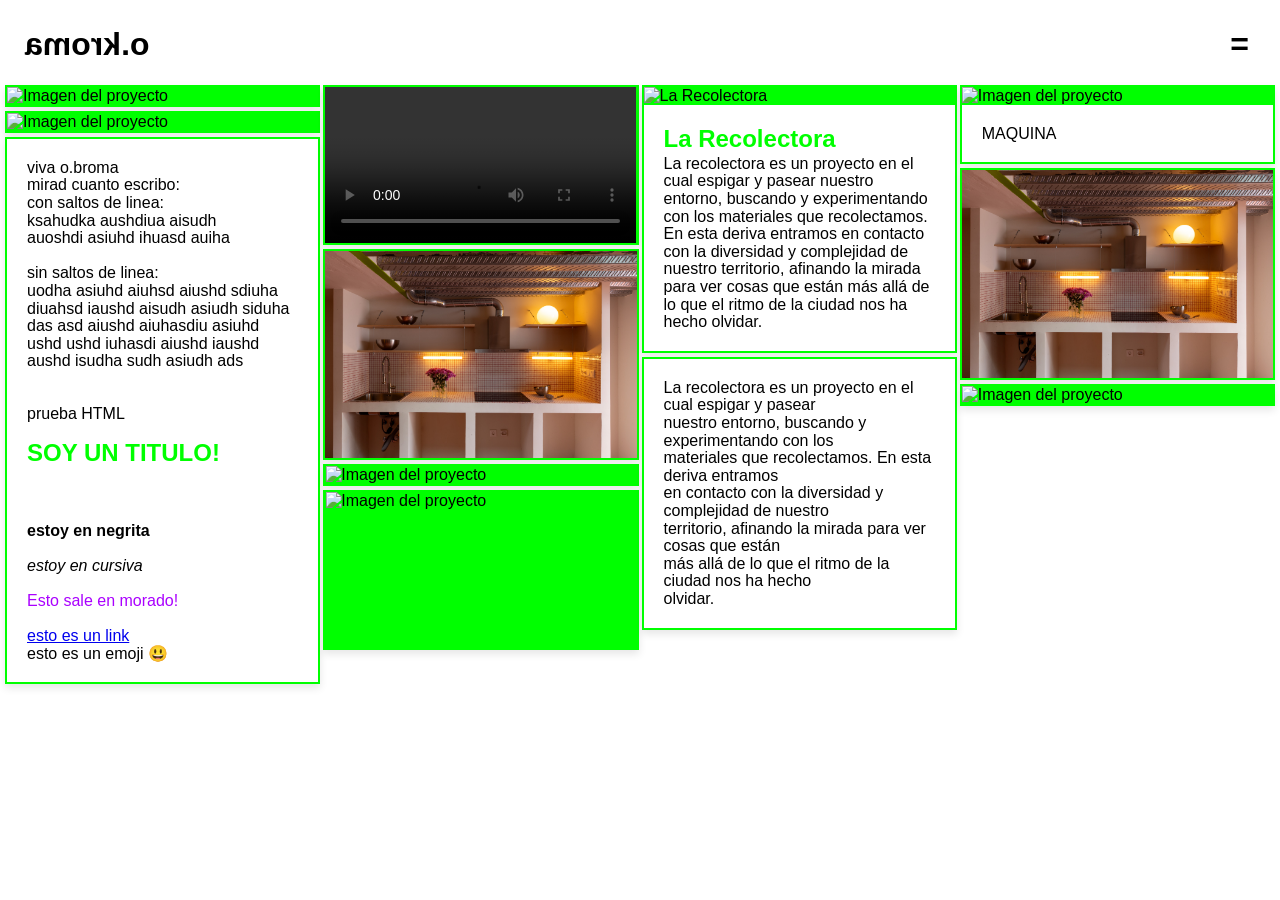
==== index.html @ 56b3ba7f "reunion 03_12_25" ====
<!DOCTYPE html>
<html lang="es">


  <head>

    <meta charset="UTF-8" />
    <meta name="viewport" content="width=device-width, initial-scale=1.0" />
    <title>o.kroma</title>
     <link rel="icon" href="assets\favicon.ico" type="image/x-icon">
    <style>
      * {
        box-sizing: border-box;
      }

      body {
        -webkit-tap-highlight-color: transparent;
        -webkit-touch-callout: none;
        -webkit-user-select: none;
        -moz-user-select: none;
        -ms-user-select: none;
        user-select: none;

        width: 100%;
        min-height: 100vh;
        background: #fff;
        margin: 0;
        padding: 5px;
        font-family: Arial, Helvetica, sans-serif;
      }

      header {
        position: sticky;
        display: flex;
        justify-content: space-between;
        align-items: center;

        margin: 0px;
        width: 100%;
        top: 0;
        left: 0px;
        background: linear-gradient(
          to bottom,
          rgba(255, 255, 255, 1),
          rgba(0, 255, 0, 0)
        );
        padding-left: 20px;
        padding-right: 20px;
        z-index: 10;
      }

      .header h1 {
        -moz-transform: scaleX(-1);
        -o-transform: scaleX(-1);
        -webkit-transform: scaleX(-1);
        transform: scaleX(-1);
        filter: FlipH;
        -ms-filter: "FlipH";
        color:#000;
        
      }

      .header button {
        background: transparent;
        border: none;
        font-weight: 900;
        font-family: Arial, Helvetica, sans-serif;
        font-size: 2em;
        right: 10px;
        -webkit-tap-highlight-color: transparent;
      }

      .header button:hover {
        cursor: pointer;
      }

      .post-grid {
        column-count: 5;
        column-gap: 3px;
        max-width: 100%;
        margin: 0 auto;
      }
      @media (max-width: 1600px) {
        .post-grid {
          column-count: 4;
        }
      }

      @media (max-width: 1200px) {
        .post-grid {
          column-count: 3;
        }
      }

      @media (max-width: 900px) {
        .post-grid {
          column-count: 2;
        }
      }

      @media (max-width: 600px) {
        .post-grid {
          column-count: 1;
        }
      }

      .post {
        border: 2px solid #0f0;
        
        background: #fff;
        overflow: hidden;
        box-shadow: 0 4px 8px rgba(0, 0, 0, 0.1);
        transition: all 0.3s ease;
        display: inline-block;
        width: 100%;
        margin-bottom: 0px;
        break-inside: avoid;
      }

      .post:hover {
        /*transform-origin: bottom;*/
        /*transform: perspective(900px) rotateX(10deg);*/
        /*transform: translateY(5px);*/
        transform: scale(0.95);
        box-shadow: 0 8px 16px rgba(0, 0, 0, 0.2);
      }

      .post-link {
        display: flex;
        flex-direction: column;
        height: 100%;
        text-decoration: none;
        color: inherit;
      }

      .post-media {
        width: 100%;
        position: relative;
        display: flex;
        align-items: center;
        justify-content: center;
        background: #0f0;
      }

      .post-media img,
      .post-media video {
        width: 100%;
        height: auto;
        display: block;
      }

      .post-text {
        padding: 20px;
        flex: 1;
        text-align: left;
        text-align-last: left;
        
      }

      .post-text h2 {
        margin: 0 0 2px 0;
        font-size: 1.5rem;
        color: #0f0;
        text-align: center;
      }

      .post-text p {
        margin: 0;
        line-height: 1.1;
        color: rgb(0, 0, 0);
        white-space: pre-line;
      }

      /* Carousel */
      .carousel {
        position: relative;
        width: 100%;
        overflow: hidden;
        transition: height 0.6s ease;
        background: #0f0;
      }

      .carousel-track {
        display: flex;
        align-items: flex-start;
        transition: transform 0.5s ease;
      }

      .carousel-slide {
        min-width: 100%;
        display: flex;
        align-items: flex-start;
        justify-content: center;
      }

      .carousel-slide img,
      .carousel-slide video {
        width: 100%;
        height: auto;
        display: block;
        top: 0;
      }

      .carousel-arrow {
        position: absolute;
        top: 50%;
        transform: translateY(-50%);
        background: rgba(0, 0, 0, 0);
        color: rgba(0, 0, 0, 0);
        border: none;
        width: 36px;
        height: 206px;
        border-radius: 50%;
        cursor: pointer;
        font-size: 50px;
        display: flex;
        align-items: center;
        justify-content: center;
        z-index: 7;
        transition: color 0.2s;
        -webkit-tap-highlight-color: transparent;
      }

      @media (max-width: 795px) {
        .carousel-arrow {
          color: rgba(255, 255, 255, 1);
        }
      }

      .carousel-arrow:hover {
        color: #0f0;
      }

      .carousel-arrow.prev {
        left: 10px;
      }

      .carousel-arrow.next {
        right: 10px;
      }

      /*.carousel-dots {
            position: absolute;
            bottom: 15px;
            left: 0;
            width: 100%;
            display: flex;
            justify-content: center;
            gap: 8px;
            z-index: 1;
        }

        .carousel-dot {
            width: 10px;
            height: 10px;
            border-radius: 50%;
            background: rgba(255, 255, 255, 0.5);
            cursor: pointer;
            transition: background 0.2s;
        }

        .carousel-dot.active {
            background: white;
        }*/

      /* Loading & Error */
      .message {
        text-align: center;
        padding: 40px 20px;
        font-size: 1.2rem;
      }

      .error {
        color: #d32f2f;
      }

      .fallback {
        padding: 40px 20px;
        text-align: center;
        color: #888;
        font-style: italic;
      }

      /* Hide elements */
      .hidden {
        display: none;
      }
    </style>

  </head>

  <body>



    <header class="header">
      <h1>o.kroma</h1>
      <button id="menu">=</button>
    </header>


    <!---<div id="loading" class="message">Cargando proyectos...</div>--->


    <div id="error" class="message error hidden"></div>

    
    <div class="post-grid" id="postGrid"></div>







    <script>
      // Configuración
      const CONFIG = {
        jsonPath: "/json/post.json",
        mediaBasePath: "/media",
        autoplayInterval: 3000,
        supportedImageFormats: [
          "jpg",
          "jpeg",
          "png",
          "gif",
          "webp",
          "svg",
          "bmp",
        ],
        supportedVideoFormats: ["mp4", "webm", "ogv", "mov"],
        supportedTextFormats: ["txt", "md"],
      };

      // Utilidades
      const Utils = {
        getFileExtension(filename) {
          return filename.split(".").pop().toLowerCase();
        },

        isImage(filename) {
          const ext = this.getFileExtension(filename);
          return CONFIG.supportedImageFormats.includes(ext);
        },

        isVideo(filename) {
          const ext = this.getFileExtension(filename);
          return CONFIG.supportedVideoFormats.includes(ext);
        },

        isText(filename) {
          const ext = this.getFileExtension(filename);
          return CONFIG.supportedTextFormats.includes(ext);
        },

        async fetchJSON(url) {
          const response = await fetch(url);
          if (!response.ok) throw new Error(`HTTP error: ${response.status}`);
          return response.json();
        },

        async fetchText(url) {
          const response = await fetch(url);
          if (!response.ok) throw new Error(`HTTP error: ${response.status}`);
          return response.text();
        },
      };

      // Clase para manejar los archivos de una carpeta
      class MediaFolder {
        constructor(folderPath) {
          this.folderPath = folderPath;
          this.files = [];
          this.images = [];
          this.videos = [];
          this.texts = [];
        }

        async loadFiles() {
          try {
            // Intentar cargar el índice de archivos
            const indexUrl = `${this.folderPath}/index.json`;
            const data = await Utils.fetchJSON(indexUrl);
            this.files = data.files || [];
          } catch (error) {
            console.warn(`No se encontró index.json en ${this.folderPath}`);
            this.files = [];
          }

          this.categorizeFiles();
          return this.files.length > 0;
        }

        categorizeFiles() {
          this.images = this.files.filter((f) => Utils.isImage(f));
          this.videos = this.files.filter((f) => Utils.isVideo(f));
          this.texts = this.files.filter((f) => Utils.isText(f));
        }

        getFullPath(filename) {
          return `${this.folderPath}/${filename}`;
        }

        async getTextContent() {
          if (this.texts.length === 0) return null;
          const textUrl = this.getFullPath(this.texts[0]);
          try {
            return await Utils.fetchText(textUrl);
          } catch (error) {
            console.error(`Error cargando texto: ${error.message}`);
            return null;
          }
        }

        getMediaFiles() {
          return [...this.images, ...this.videos];
        }
      }

      // Clase Post
      class Post {
        constructor(data, index) {
          this.id = `post-${index}`;
          this.title = data.title || null;
          this.folderPath = data.folder
            ? `${CONFIG.mediaBasePath}/${data.folder}`
            : null;
          this.link = data.link || null;
          this.background = data.background || null;
          this.autoplay = data.autoplay || false;
          this.mediaFolder = null;
        }

        async load() {
          if (!this.folderPath) return false;

          this.mediaFolder = new MediaFolder(this.folderPath);
          return await this.mediaFolder.loadFiles();
        }

        async render() {
          const post = document.createElement("div");
          post.className = "post";
          post.id = this.id;

          if (this.background) {
            post.style.backgroundColor = this.background;
          }

          const content = await this.createContent();

          if (this.link) {
            const linkWrapper = document.createElement("a");
            linkWrapper.href = this.link;
            linkWrapper.className = "post-link";
            //linkWrapper.target = '_blank'; abrir en nueva pestaña
            linkWrapper.rel = "noopener noreferrer";
            linkWrapper.appendChild(content);
            post.appendChild(linkWrapper);
          } else {
            post.appendChild(content);
          }

          return post;
        }

        async createContent() {
          const container = document.createElement("div");
          container.style.display = "flex";
          container.style.flexDirection = "column";
          container.style.height = "100%";

          if (!this.mediaFolder) {
            container.innerHTML =
              '<div class="fallback">No hay contenido disponible</div>';
            return container;
          }

          const mediaFiles = this.mediaFolder.getMediaFiles();

          // Crear sección de media
          if (mediaFiles.length > 0) {
            const mediaSection = await this.createMediaSection(mediaFiles);
            container.appendChild(mediaSection);
          }

          // Crear sección de texto
          const textContent = await this.mediaFolder.getTextContent();
          if (this.title || textContent) {
            const title = this.title;
            const textSection = this.createTextSection(title, textContent);
            container.appendChild(textSection);
          }

          return container;
        }

        async createMediaSection(mediaFiles) {
          const mediaDiv = document.createElement("div");
          mediaDiv.className = "post-media";

          if (mediaFiles.length === 1) {
            // Un solo archivo
            mediaDiv.appendChild(this.createMediaElement(mediaFiles[0]));
          } else if (mediaFiles.length > 1) {
            // Carousel
            const carousel = this.createCarousel(mediaFiles);
            mediaDiv.appendChild(carousel);
          }

          return mediaDiv;
        }

        createMediaElement(filename) {
          const fullPath = this.mediaFolder.getFullPath(filename);

          if (Utils.isImage(filename)) {
            const img = document.createElement("img");
            img.src = fullPath;
            img.alt = this.title || "Imagen del proyecto";
            img.loading = "lazy";
            return img;
          } else if (Utils.isVideo(filename)) {
            const video = document.createElement("video");
            video.controls = true;
            video.preload = "metadata";
            const source = document.createElement("source");
            source.src = fullPath;
            source.type = `video/${Utils.getFileExtension(filename)}`;
            video.appendChild(source);
            return video;
          }
        }

        createCarousel(mediaFiles) {
          const carousel = document.createElement("div");
          carousel.className = "carousel";
          carousel.dataset.postId = this.id;

          const track = document.createElement("div");
          track.className = "carousel-track";

          mediaFiles.forEach((file) => {
            const slide = document.createElement("div");
            slide.className = "carousel-slide";
            slide.appendChild(this.createMediaElement(file));
            track.appendChild(slide);
          });

          carousel.appendChild(track);

          // Controles
          const prevBtn = document.createElement("button");
          prevBtn.className = "carousel-arrow prev";
          prevBtn.innerHTML = "‹";
          prevBtn.setAttribute("aria-label", "Anterior");

          const nextBtn = document.createElement("button");
          nextBtn.className = "carousel-arrow next";
          nextBtn.innerHTML = "›";
          nextBtn.setAttribute("aria-label", "Siguiente");

          carousel.appendChild(prevBtn);
          carousel.appendChild(nextBtn);

          // Dots
          /*
                const dotsContainer = document.createElement('div');
                dotsContainer.className = 'carousel-dots';

                mediaFiles.forEach((_, index) => {
                    const dot = document.createElement('div');
                    dot.className = 'carousel-dot';
                    if (index === 0) dot.classList.add('active');
                    dot.dataset.index = index;
                    dotsContainer.appendChild(dot);
                });

                carousel.appendChild(dotsContainer);*/

          // Inicializar comportamiento del carousel después de renderizar
          setTimeout(() => this.initCarousel(carousel), 0);

          return carousel;
        }

        initCarousel(carousel) {
          const track = carousel.querySelector(".carousel-track");
          const slides = Array.from(
            carousel.querySelectorAll(".carousel-slide")
          );
          const prevBtn = carousel.querySelector(".prev");
          const nextBtn = carousel.querySelector(".next");
          const dots = carousel.querySelectorAll(".carousel-dot");

          if (slides.length === 0) return;

          let currentIndex = 0;
          let autoplayTimer = null;
          let isTransitioning = false;

          // Clonar primera y última slide para el efecto infinito
          const firstClone = slides[0].cloneNode(true);
          const lastClone = slides[slides.length - 1].cloneNode(true);

          track.appendChild(firstClone);
          track.insertBefore(lastClone, slides[0]);

          const allSlides = track.querySelectorAll(".carousel-slide");
          const totalSlides = allSlides.length;

          // Empezar en la primera slide real (índice 1 porque hay un clon antes)
          currentIndex = 1;
          track.style.transform = `translateX(-${currentIndex * 100}%)`;

          // Ajustar altura del carrusel según la imagen actual
          const adjustCarouselHeight = () => {
            if (currentIndex < 0 || currentIndex >= allSlides.length) return;

            const currentSlide = allSlides[currentIndex];
            const media = currentSlide.querySelector("img, video");

            if (media) {
              const updateHeight = () => {
                // Esperar un momento para que la imagen se renderice completamente
                requestAnimationFrame(() => {
                  const mediaHeight = media.offsetHeight;
                  if (mediaHeight > 0) {
                    carousel.style.height = mediaHeight + "px";
                  }
                });
              };

              if (media.tagName === "IMG") {
                if (media.complete && media.naturalWidth > 0) {
                  updateHeight();
                } else {
                  media.onload = updateHeight;
                }
              } else {
                // Para videos, esperar a que los metadatos carguen
                if (media.readyState >= 1) {
                  updateHeight();
                } else {
                  media.onloadedmetadata = updateHeight;
                }
              }
            }
          };

          const updateCarousel = (newIndex, instant = false) => {
            if (instant) {
              track.style.transition = "none";
              currentIndex = newIndex;
              track.style.transform = `translateX(-${currentIndex * 100}%)`;

              // Forzar reflow
              track.offsetHeight;

              track.style.transition = "transform 0.5s ease";
            } else {
              if (isTransitioning) return;
              isTransitioning = true;

              currentIndex = newIndex;
              track.style.transform = `translateX(-${currentIndex * 100}%)`;
            }

            // Actualizar dots (solo para las slides reales)
            const realIndex = currentIndex - 1;
            dots.forEach((dot, i) => {
              dot.classList.toggle("active", i === realIndex % slides.length);
            });

            adjustCarouselHeight();
          };

          track.addEventListener("transitionend", () => {
            isTransitioning = false;

            // Si estamos en el clon de la última (al principio del track)
            if (currentIndex === 0) {
              updateCarousel(slides.length, true);
            }
            // Si estamos en el clon de la primera (al final del track)
            else if (currentIndex === totalSlides - 1) {
              updateCarousel(1, true);
            }
          });

          const next = () => {
            if (!isTransitioning) {
              updateCarousel(currentIndex + 1);
            }
          };

          const prev = () => {
            if (!isTransitioning) {
              updateCarousel(currentIndex - 1);
            }
          };

          prevBtn.addEventListener("click", (e) => {
            e.preventDefault();
            prev();
            resetAutoplay();
          });

          nextBtn.addEventListener("click", (e) => {
            e.preventDefault();
            next();
            resetAutoplay();
          });

          dots.forEach((dot, index) => {
            dot.addEventListener("click", (e) => {
              e.preventDefault();
              if (!isTransitioning) {
                updateCarousel(index + 1);
                resetAutoplay();
              }
            });
          });

          const startAutoplay = () => {
            if (this.autoplay && slides.length > 1) {
              autoplayTimer = setInterval(next, CONFIG.autoplayInterval);
            }
          };

          const resetAutoplay = () => {
            if (autoplayTimer) {
              clearInterval(autoplayTimer);
              startAutoplay();
            }
          };

          // Ajustar altura inicial
          setTimeout(adjustCarouselHeight, 100);

          // Reajustar altura cuando cambie el tamaño de la ventana
          window.addEventListener("resize", adjustCarouselHeight);

          startAutoplay();
        }

        createTextSection(title, textContent) {
          const textDiv = document.createElement("div");
          textDiv.className = "post-text";

          if (title) {
            const titleEl = document.createElement("h2");
            titleEl.textContent = this.title;
            textDiv.appendChild(titleEl);
          }

          if (textContent) {
            const textEl = document.createElement("p");
            textEl.innerHTML = textContent;
            textDiv.appendChild(textEl);
          }

          return textDiv;
        }
      }

      // Clase principal de la aplicación
      class PortfolioApp {
        constructor() {
          this.posts = [];
          //this.loadingEl = document.getElementById('loading');
          this.errorEl = document.getElementById("error");
          this.gridEl = document.getElementById("postGrid");
        }

        showError(message) {
          //this.loadingEl.classList.add('hidden');
          this.errorEl.textContent = `Error: ${message}`;
          this.errorEl.classList.remove("hidden");
        }

        /*hideLoading() {
                this.loadingEl.classList.add('hidden');
            }*/

        async init() {
          try {
            const data = await Utils.fetchJSON(CONFIG.jsonPath);

            if (!data.post || !Array.isArray(data.post)) {
              throw new Error("Formato de JSON inválido");
            }

            this.posts = data.post.map(
              (postData, index) => new Post(postData, index)
            );

            await this.loadAndRenderPosts();
            //this.hideLoading();
          } catch (error) {
            this.showError(error.message);
            console.error("Error inicializando la aplicación:", error);
          }
        }

        async loadAndRenderPosts() {
          for (const post of this.posts) {
            await post.load();
            const postElement = await post.render();
            this.gridEl.appendChild(postElement);
          }
        }
      }

      // Inicializar la aplicación
      document.addEventListener("DOMContentLoaded", () => {
        const app = new PortfolioApp();
        app.init();
      });
    </script>
  </body>


</html>
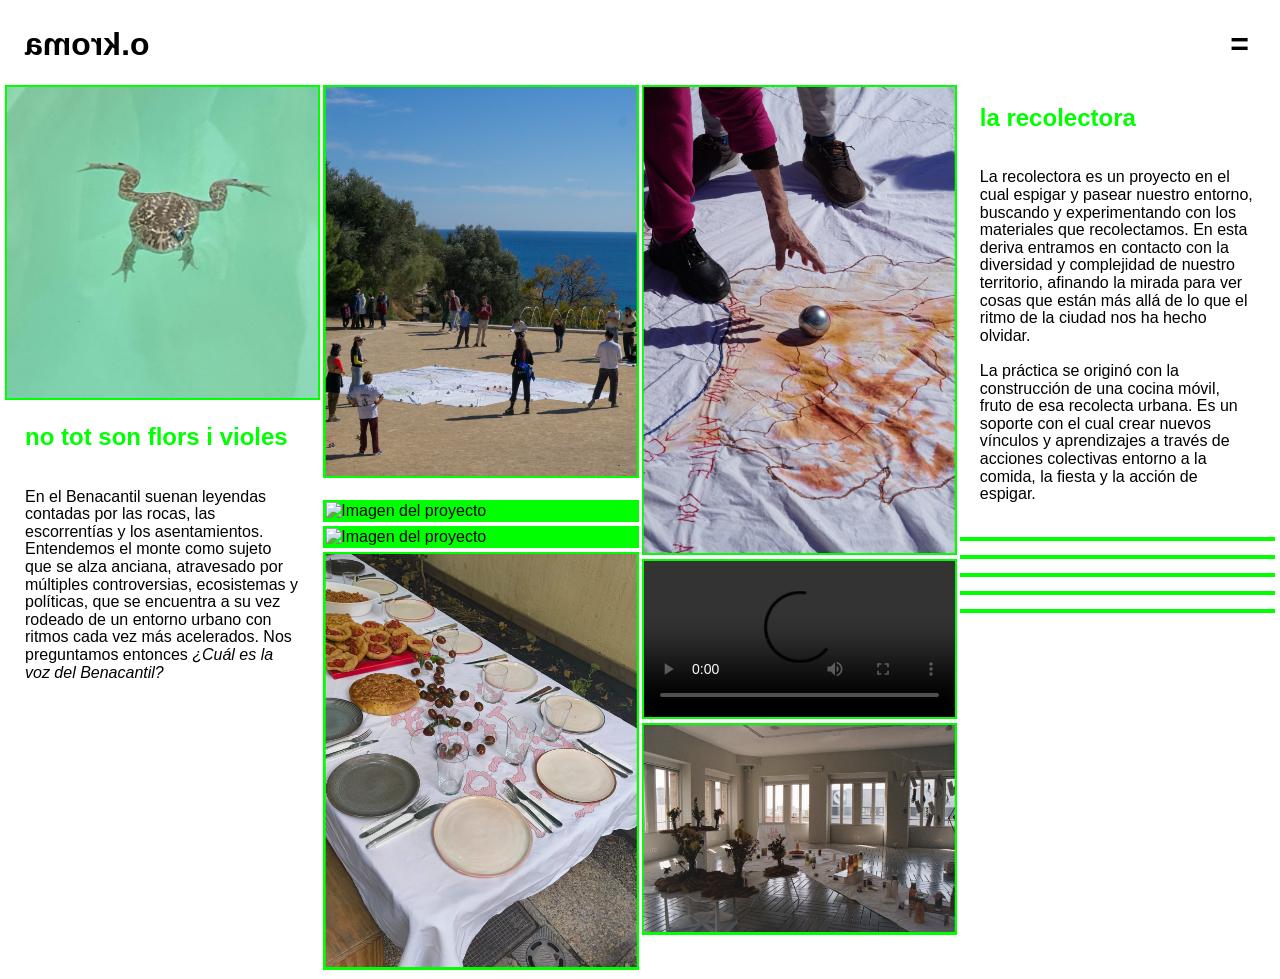
==== commit 7d7a2efe: "reunion 10_12_25 first content update" ====
--- a/index.html
+++ b/index.html
@@ -1,16 +1,14 @@
 <!DOCTYPE html>
 <html lang="es">
-
-
   <head>
-
     <meta charset="UTF-8" />
     <meta name="viewport" content="width=device-width, initial-scale=1.0" />
     <title>o.kroma</title>
-     <link rel="icon" href="assets\favicon.ico" type="image/x-icon">
+    <link rel="icon" href="assets\favicon.ico" type="image/x-icon" />
     <style>
       * {
         box-sizing: border-box;
+        accent-color: rgb(0, 255, 0);
       }
 
       body {
@@ -56,8 +54,7 @@
         transform: scaleX(-1);
         filter: FlipH;
         -ms-filter: "FlipH";
-        color:#000;
-        
+        color: #000;
       }
 
       .header button {
@@ -74,6 +71,23 @@
         cursor: pointer;
       }
 
+      .header a:link {
+        text-decoration: none;
+        color: #000;
+      }
+      .header a:visited {
+        text-decoration: none;
+        color: #000;
+      }
+      .header a:hover {
+        text-decoration: none;
+        color: #0f0;
+      }
+      .header a:active {
+        text-decoration: none;
+        color: #000;
+      }
+
       .post-grid {
         column-count: 5;
         column-gap: 3px;
@@ -105,11 +119,11 @@
       }
 
       .post {
-        border: 2px solid #0f0;
-        
+        /*border: 2px solid #0f0;*/
+
         background: #fff;
         overflow: hidden;
-        box-shadow: 0 4px 8px rgba(0, 0, 0, 0.1);
+        /*box-shadow: 0 4px 8px rgba(0, 0, 0, 0.1);*/
         transition: all 0.3s ease;
         display: inline-block;
         width: 100%;
@@ -147,6 +161,13 @@
         width: 100%;
         height: auto;
         display: block;
+        border: 2px solid #0f0;
+      }
+
+      .post-media audio {
+        width: 100%;
+        height: 100%;
+        display: block;
       }
 
       .post-text {
@@ -154,7 +175,6 @@
         flex: 1;
         text-align: left;
         text-align-last: left;
-        
       }
 
       .post-text h2 {
@@ -199,6 +219,11 @@
         height: auto;
         display: block;
         top: 0;
+      }
+
+      .carousel-slide audio {
+        width: 100%;
+        display: block;
       }
 
       .carousel-arrow {
@@ -286,32 +311,19 @@
         display: none;
       }
     </style>
-
   </head>
 
   <body>
-
-
-
     <header class="header">
       <h1>o.kroma</h1>
-      <button id="menu">=</button>
+      <button id="menu"><a id="menu-link" href="About/index.html">=</a></button>
     </header>
 
-
     <!---<div id="loading" class="message">Cargando proyectos...</div>--->
 
-
     <div id="error" class="message error hidden"></div>
 
-    
     <div class="post-grid" id="postGrid"></div>
-
-
-
-
-
-
 
     <script>
       // Configuración
@@ -329,6 +341,7 @@
           "bmp",
         ],
         supportedVideoFormats: ["mp4", "webm", "ogv", "mov"],
+        supportedAudioFormats: ["mp3", "wav", "ogg", "m4a", "aac", "flac"],
         supportedTextFormats: ["txt", "md"],
       };
 
@@ -346,6 +359,11 @@
         isVideo(filename) {
           const ext = this.getFileExtension(filename);
           return CONFIG.supportedVideoFormats.includes(ext);
+        },
+
+        isAudio(filename) {
+          const ext = this.getFileExtension(filename);
+          return CONFIG.supportedAudioFormats.includes(ext);
         },
 
         isText(filename) {
@@ -373,6 +391,7 @@
           this.files = [];
           this.images = [];
           this.videos = [];
+          this.audios = [];
           this.texts = [];
         }
 
@@ -394,6 +413,7 @@
         categorizeFiles() {
           this.images = this.files.filter((f) => Utils.isImage(f));
           this.videos = this.files.filter((f) => Utils.isVideo(f));
+          this.audios = this.files.filter((f) => Utils.isAudio(f));
           this.texts = this.files.filter((f) => Utils.isText(f));
         }
 
@@ -413,7 +433,7 @@
         }
 
         getMediaFiles() {
-          return [...this.images, ...this.videos];
+          return [...this.images, ...this.videos, ...this.audios];
         }
       }
 
@@ -529,6 +549,15 @@
             source.type = `video/${Utils.getFileExtension(filename)}`;
             video.appendChild(source);
             return video;
+          } else if (Utils.isAudio(filename)) {
+            const audio = document.createElement("audio");
+            audio.controls = true;
+            audio.preload = "metadata";
+            const source = document.createElement("source");
+            source.src = fullPath;
+            source.type = `audio/${Utils.getFileExtension(filename)}`;
+            audio.appendChild(source);
+            return audio;
           }
         }
 
@@ -618,7 +647,7 @@
             if (currentIndex < 0 || currentIndex >= allSlides.length) return;
 
             const currentSlide = allSlides[currentIndex];
-            const media = currentSlide.querySelector("img, video");
+            const media = currentSlide.querySelector("img, video, audio");
 
             if (media) {
               const updateHeight = () => {
@@ -637,13 +666,16 @@
                 } else {
                   media.onload = updateHeight;
                 }
-              } else {
+              } else if (media.tagName === "VIDEO") {
                 // Para videos, esperar a que los metadatos carguen
                 if (media.readyState >= 1) {
                   updateHeight();
                 } else {
                   media.onloadedmetadata = updateHeight;
                 }
+              } else if (media.tagName === "AUDIO") {
+                // Para audio, usar altura fija o esperar a que cargue
+                updateHeight();
               }
             }
           };
@@ -748,12 +780,13 @@
           const textDiv = document.createElement("div");
           textDiv.className = "post-text";
 
+          /*
           if (title) {
             const titleEl = document.createElement("h2");
             titleEl.textContent = this.title;
             textDiv.appendChild(titleEl);
           }
-
+*/
           if (textContent) {
             const textEl = document.createElement("p");
             textEl.innerHTML = textContent;
@@ -819,6 +852,4 @@
       });
     </script>
   </body>
-
-
 </html>
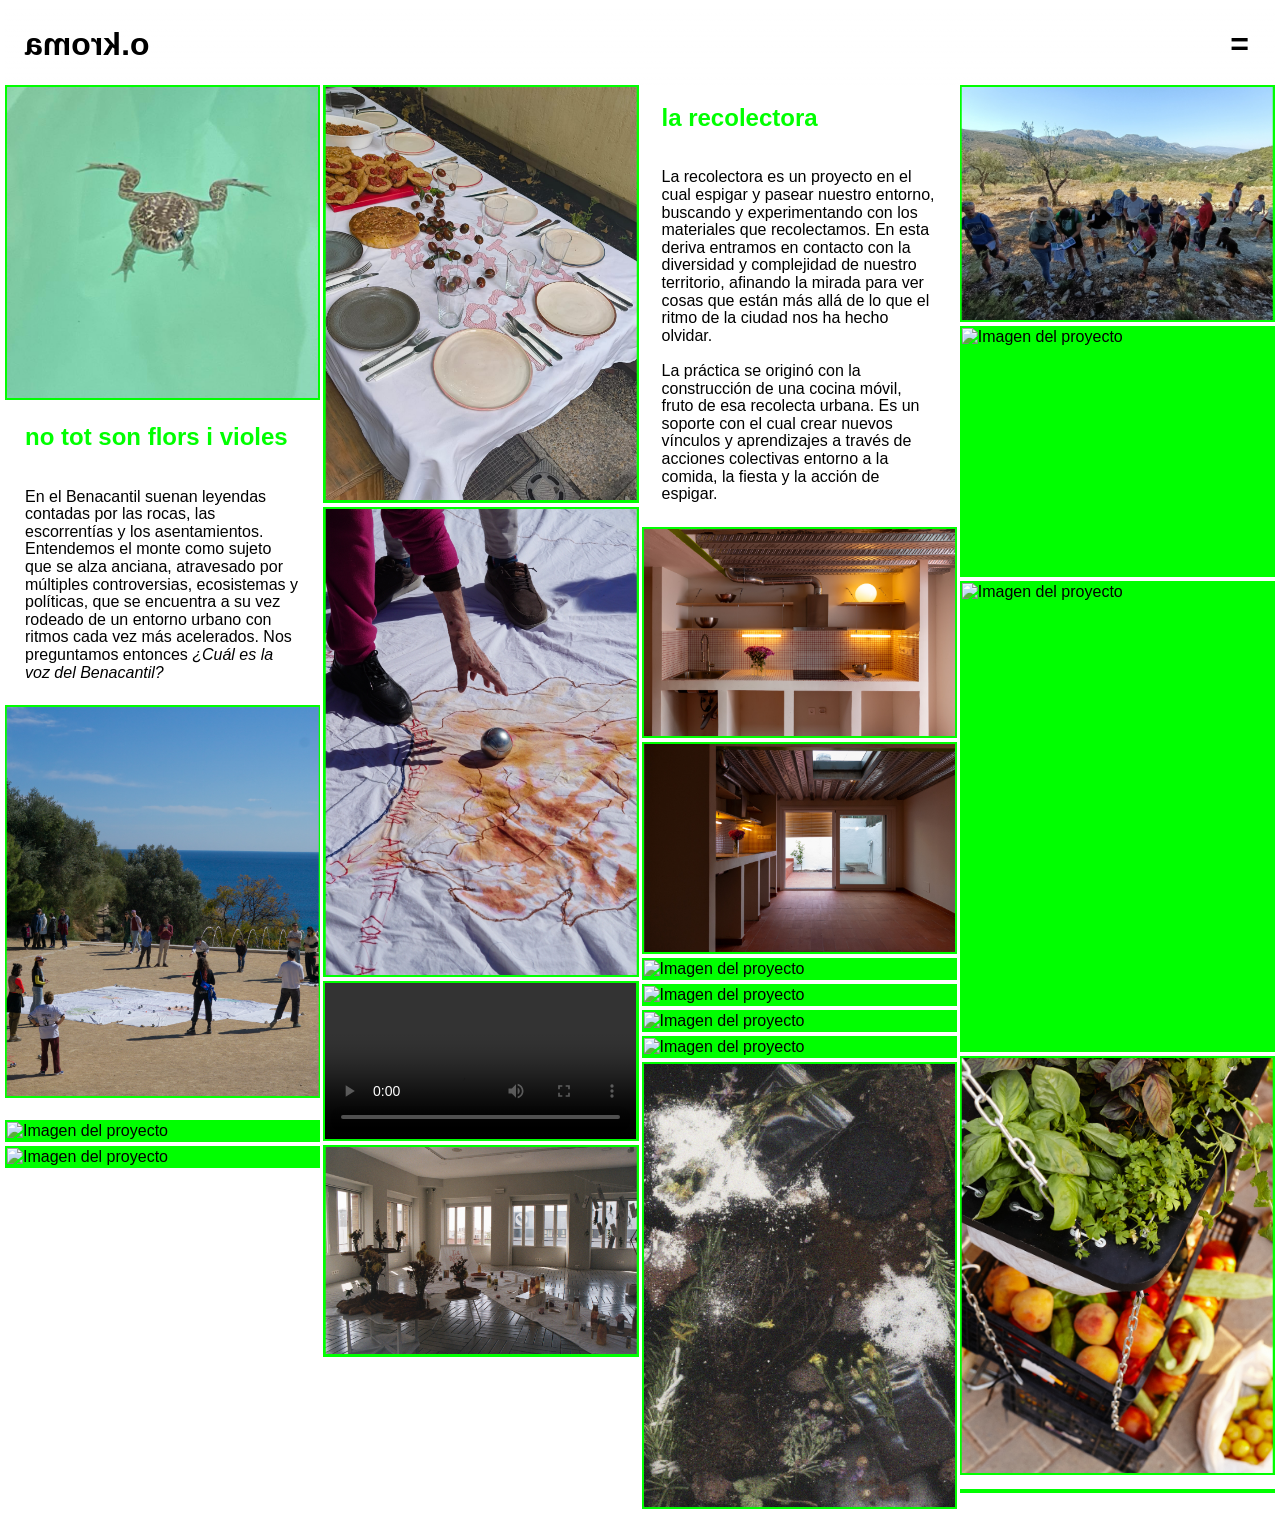
==== commit 9edbbee3: "fixed link bug" ====
--- a/index.html
+++ b/index.html
@@ -316,7 +316,7 @@
   <body>
     <header class="header">
       <h1>o.kroma</h1>
-      <button id="menu"><a id="menu-link" href="About/index.html">=</a></button>
+      <button id="menu"><a id="menu-link" href="About">=</a></button>
     </header>
 
     <!---<div id="loading" class="message">Cargando proyectos...</div>--->
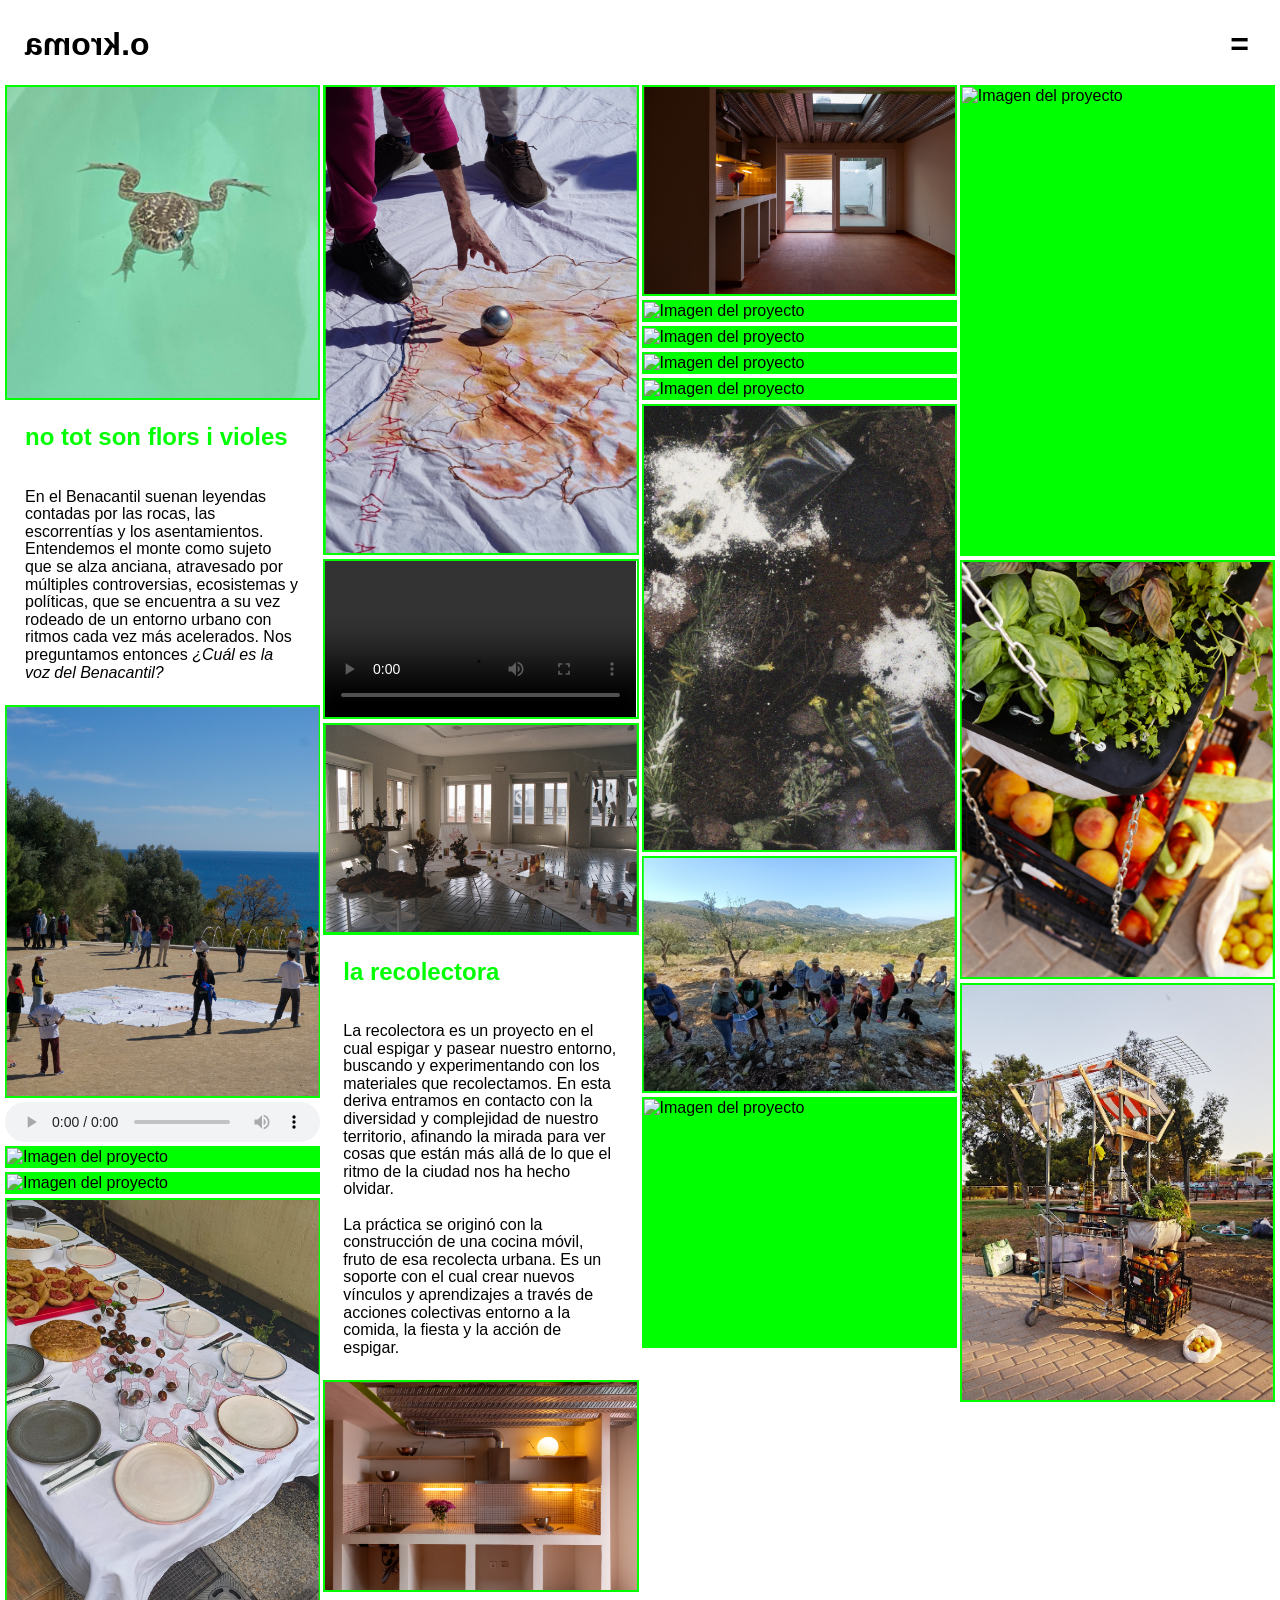
==== commit 4fafa615: "fixed audio bug" ====
--- a/index.html
+++ b/index.html
@@ -153,7 +153,7 @@
         display: flex;
         align-items: center;
         justify-content: center;
-        background: #0f0;
+        background: #00000000;
       }
 
       .post-media img,
@@ -168,6 +168,9 @@
         width: 100%;
         height: 100%;
         display: block;
+        min-height: 40px;
+        accent-color: #0f0;
+        color: #0f0;
       }
 
       .post-text {
@@ -224,6 +227,7 @@
       .carousel-slide audio {
         width: 100%;
         display: block;
+        min-height: 40px;
       }
 
       .carousel-arrow {
@@ -553,6 +557,9 @@
             const audio = document.createElement("audio");
             audio.controls = true;
             audio.preload = "metadata";
+            audio.controlsList = "nodownload";
+            audio.style.width = "100%";
+            audio.style.minHeight = "40px";
             const source = document.createElement("source");
             source.src = fullPath;
             source.type = `audio/${Utils.getFileExtension(filename)}`;
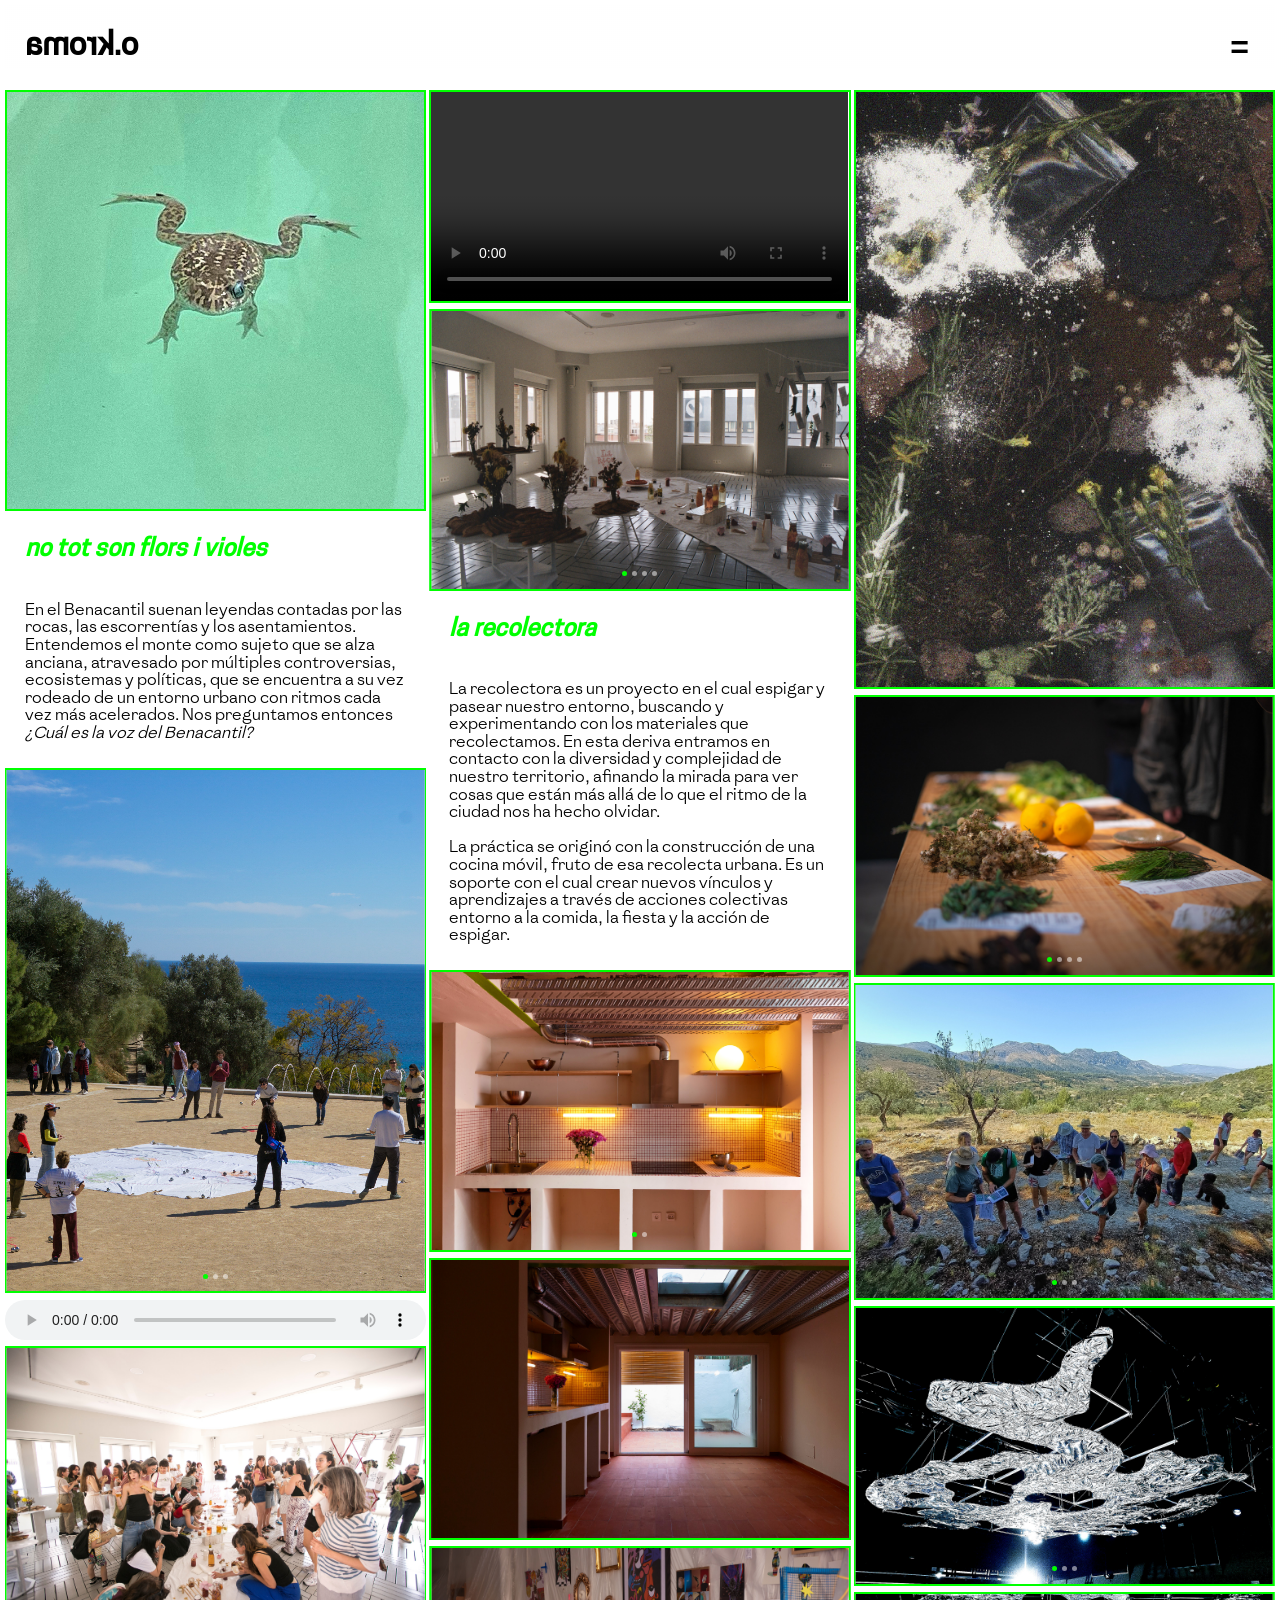
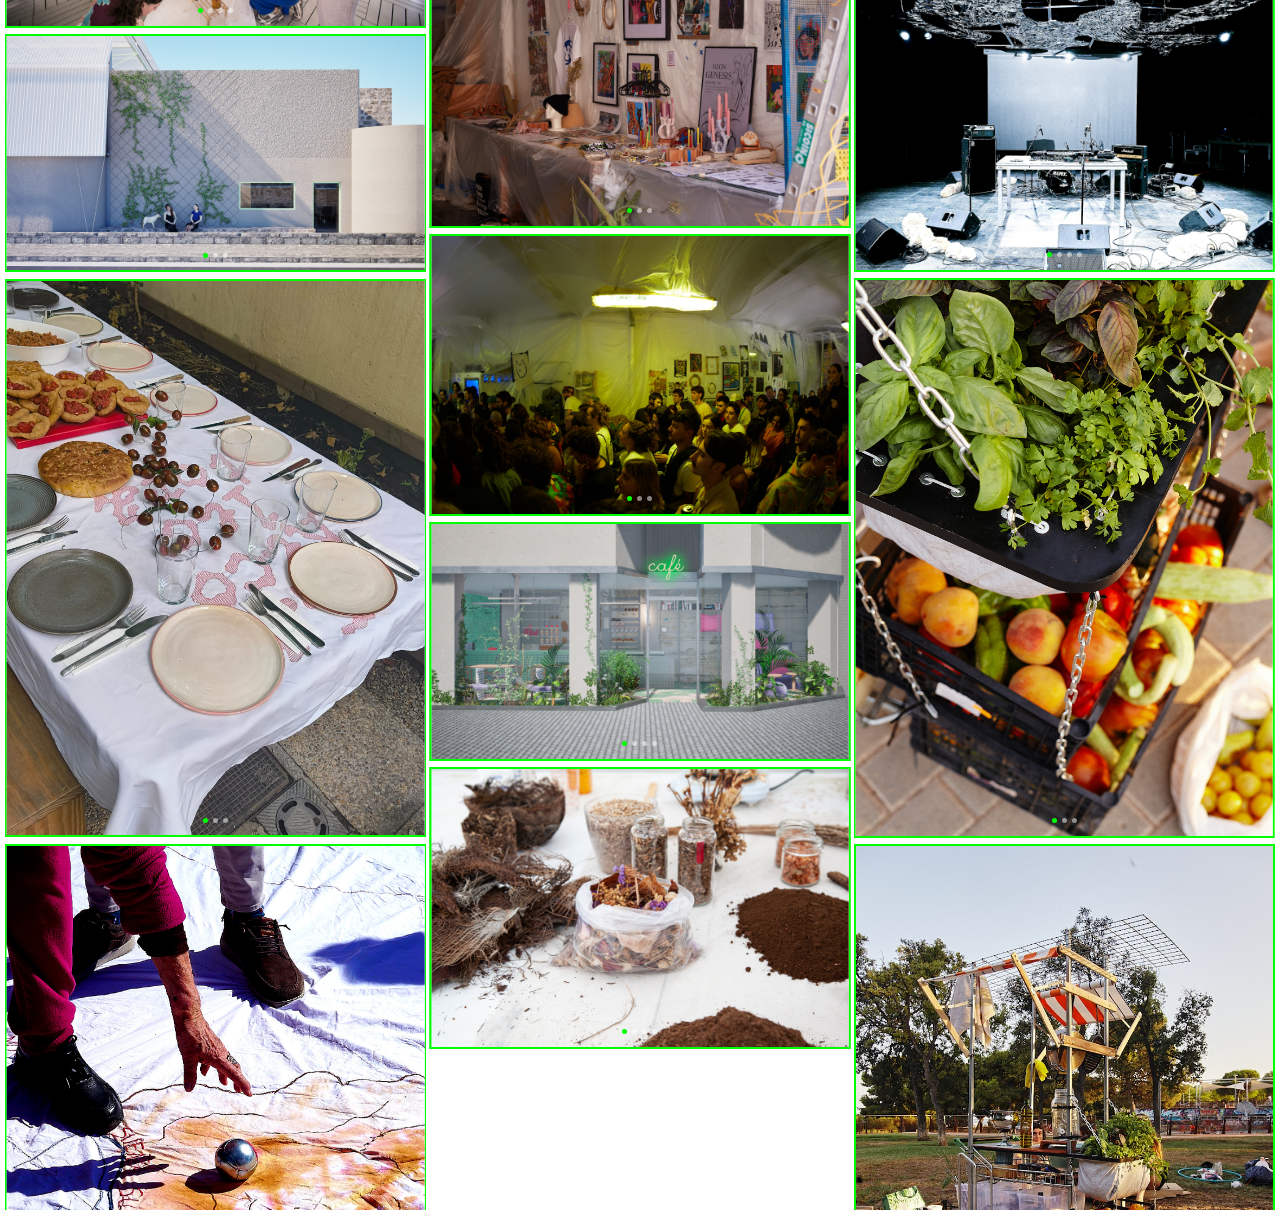
==== commit a9899d76: "Update low-quality photos and new posts" ====
--- a/index.html
+++ b/index.html
@@ -5,110 +5,35 @@
     <meta name="viewport" content="width=device-width, initial-scale=1.0" />
     <title>o.kroma</title>
     <link rel="icon" href="assets\favicon.ico" type="image/x-icon" />
+    <link rel="stylesheet" href="css/style.css" />
+    <link rel="stylesheet" href="css/header.css" />
     <style>
-      * {
-        box-sizing: border-box;
-        accent-color: rgb(0, 255, 0);
-      }
-
-      body {
-        -webkit-tap-highlight-color: transparent;
-        -webkit-touch-callout: none;
-        -webkit-user-select: none;
-        -moz-user-select: none;
-        -ms-user-select: none;
-        user-select: none;
-
-        width: 100%;
-        min-height: 100vh;
-        background: #fff;
-        margin: 0;
-        padding: 5px;
-        font-family: Arial, Helvetica, sans-serif;
-      }
-
-      header {
-        position: sticky;
-        display: flex;
-        justify-content: space-between;
-        align-items: center;
-
-        margin: 0px;
-        width: 100%;
-        top: 0;
-        left: 0px;
-        background: linear-gradient(
-          to bottom,
-          rgba(255, 255, 255, 1),
-          rgba(0, 255, 0, 0)
-        );
-        padding-left: 20px;
-        padding-right: 20px;
-        z-index: 10;
-      }
-
-      .header h1 {
-        -moz-transform: scaleX(-1);
-        -o-transform: scaleX(-1);
-        -webkit-transform: scaleX(-1);
-        transform: scaleX(-1);
-        filter: FlipH;
-        -ms-filter: "FlipH";
-        color: #000;
-      }
-
-      .header button {
-        background: transparent;
-        border: none;
-        font-weight: 900;
-        font-family: Arial, Helvetica, sans-serif;
-        font-size: 2em;
-        right: 10px;
-        -webkit-tap-highlight-color: transparent;
-      }
-
-      .header button:hover {
-        cursor: pointer;
-      }
-
-      .header a:link {
-        text-decoration: none;
-        color: #000;
-      }
-      .header a:visited {
-        text-decoration: none;
-        color: #000;
-      }
-      .header a:hover {
-        text-decoration: none;
-        color: #0f0;
-      }
-      .header a:active {
-        text-decoration: none;
-        color: #000;
-      }
+
+
+
 
       .post-grid {
-        column-count: 5;
+        
+        column-count: 4;
         column-gap: 3px;
         max-width: 100%;
         margin: 0 auto;
       }
       @media (max-width: 1600px) {
         .post-grid {
-          column-count: 4;
+          column-count: 3;
         }
       }
 
       @media (max-width: 1200px) {
         .post-grid {
-          column-count: 3;
-        }
-      }
-
-      @media (max-width: 900px) {
+          column-count: 2;
+        }
+      }
+
+      @media (max-width: 800px) {
         .post-grid {
-          column-count: 2;
+          column-count: 1;
         }
       }
 
@@ -136,7 +61,7 @@
         /*transform: perspective(900px) rotateX(10deg);*/
         /*transform: translateY(5px);*/
         transform: scale(0.95);
-        box-shadow: 0 8px 16px rgba(0, 0, 0, 0.2);
+        /*box-shadow: 0 8px 16px rgba(0, 0, 0, 0.2);*/
       }
 
       .post-link {
@@ -200,7 +125,7 @@
         width: 100%;
         overflow: hidden;
         transition: height 0.6s ease;
-        background: #0f0;
+        background: rgb(255, 255, 255);
       }
 
       .carousel-track {
@@ -268,20 +193,20 @@
         right: 10px;
       }
 
-      /*.carousel-dots {
+      .carousel-dots {
             position: absolute;
             bottom: 15px;
             left: 0;
             width: 100%;
             display: flex;
             justify-content: center;
-            gap: 8px;
+            gap: 5px;
             z-index: 1;
         }
 
         .carousel-dot {
-            width: 10px;
-            height: 10px;
+            width: 5px;
+            height: 5px;
             border-radius: 50%;
             background: rgba(255, 255, 255, 0.5);
             cursor: pointer;
@@ -289,8 +214,8 @@
         }
 
         .carousel-dot.active {
-            background: white;
-        }*/
+            background: #0f0;
+        }
 
       /* Loading & Error */
       .message {
@@ -600,7 +525,7 @@
           carousel.appendChild(nextBtn);
 
           // Dots
-          /*
+          
                 const dotsContainer = document.createElement('div');
                 dotsContainer.className = 'carousel-dots';
 
@@ -612,7 +537,7 @@
                     dotsContainer.appendChild(dot);
                 });
 
-                carousel.appendChild(dotsContainer);*/
+                carousel.appendChild(dotsContainer);
 
           // Inicializar comportamiento del carousel después de renderizar
           setTimeout(() => this.initCarousel(carousel), 0);
--- a/css/style.css
+++ b/css/style.css
@@ -0,0 +1,69 @@
+/*
+@font-face {
+    font-family: 'okroma';
+    src: url('../fonts/Absans-Regular.woff') format('woff');
+    
+} // Esta bien para los textos pero el titulo es una mierda // igual que esta: '../fonts/Ronzino-Regular.woff2'
+
+@font-face {
+    font-family: 'okroma';
+    src: url('../fonts/Aileron-Regular.otf') format('opentype');
+    
+} // no me gustaa
+
+@font-face {
+    font-family: 'okroma';
+    src: url('../fonts/CooperHewitt-Medium.ttf') format('truetype');
+    
+    
+}// Para titulos stá bien
+*/
+
+@font-face {
+    font-family: 'okroma';
+    src: url('../fonts/Absans-Regular.woff') format('woff');
+    
+}
+
+@font-face {
+    font-family: 'okroma_titulos';
+    src: url('../fonts/CooperHewitt-Medium.ttf') format('truetype');
+    
+    
+}
+
+
+
+
+
+* {
+        box-sizing: border-box;
+        accent-color: rgb(0, 255, 0);
+      }
+
+      body {
+        -webkit-tap-highlight-color: transparent;
+        -webkit-touch-callout: none;
+        -webkit-user-select: none;
+        -moz-user-select: none;
+        -ms-user-select: none;
+        user-select: none;
+
+        
+        width: 100%;
+        min-height: 100vh;
+        background: #fff;
+        margin: 0;
+        padding: 5px;
+        font-family: 'okroma', Arial, Helvetica, sans-serif;
+        
+      }
+
+      h1, h2 {
+        font-family: 'okroma_titulos', Arial, Helvetica, sans-serif;
+        
+      }
+
+      h2{
+        font-style: italic;
+      }
--- a/css/header.css
+++ b/css/header.css
@@ -0,0 +1,70 @@
+header {
+        position: sticky;
+        display: flex;
+        justify-content: space-between;
+        align-items: center;
+
+        margin: 0px;
+        width: 100%;
+        top: 0;
+        left: 0px;
+        background: linear-gradient(
+          to bottom,
+          rgba(255, 255, 255, 1),
+          rgba(0, 255, 0, 0)
+        );
+        padding-left: 20px;
+        padding-right: 20px;
+        z-index: 10;
+      }
+
+      .header h1 {
+        -moz-transform: scaleX(-1);
+        -o-transform: scaleX(-1);
+        -webkit-transform: scaleX(-1);
+        transform: scaleX(-1);
+        filter: FlipH;
+        -ms-filter: "FlipH";
+        color: #000;
+      animation: flipH 1s forwards;
+        }
+
+        @keyframes flipH {
+            from {
+                transform: scaleX(1);
+            }
+            to {
+                transform: scaleX(-1);
+            }
+        }
+
+      .header button {
+        background: transparent;
+        border: none;
+        font-weight: 900;
+        font-family: Arial, Helvetica, sans-serif;
+        font-size: 2em;
+        right: 10px;
+        -webkit-tap-highlight-color: transparent;
+      }
+
+      .header button:hover {
+        cursor: pointer;
+      }
+
+      .header a:link {
+        text-decoration: none;
+        color: #000;
+      }
+      .header a:visited {
+        text-decoration: none;
+        color: #000;
+      }
+      .header a:hover {
+        text-decoration: none;
+        color: #0f0;
+      }
+      .header a:active {
+        text-decoration: none;
+        color: #000;
+      }
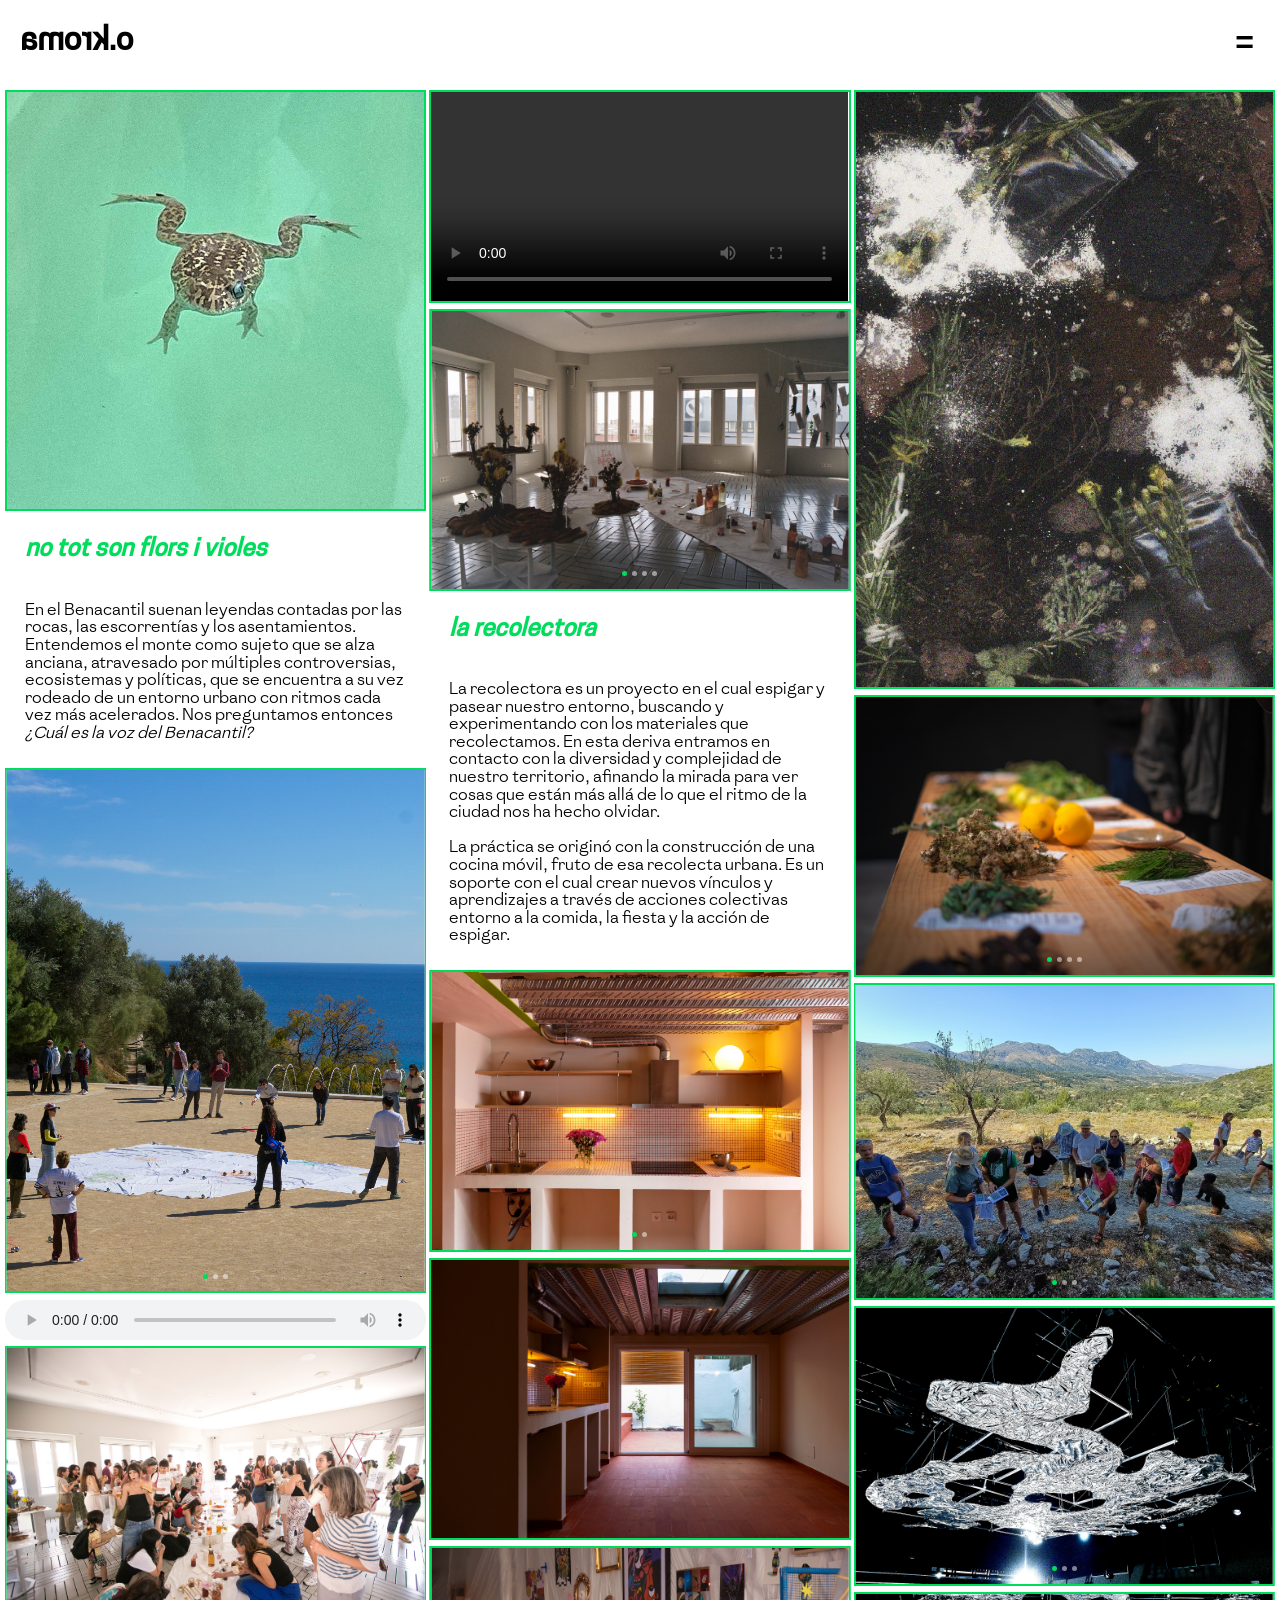
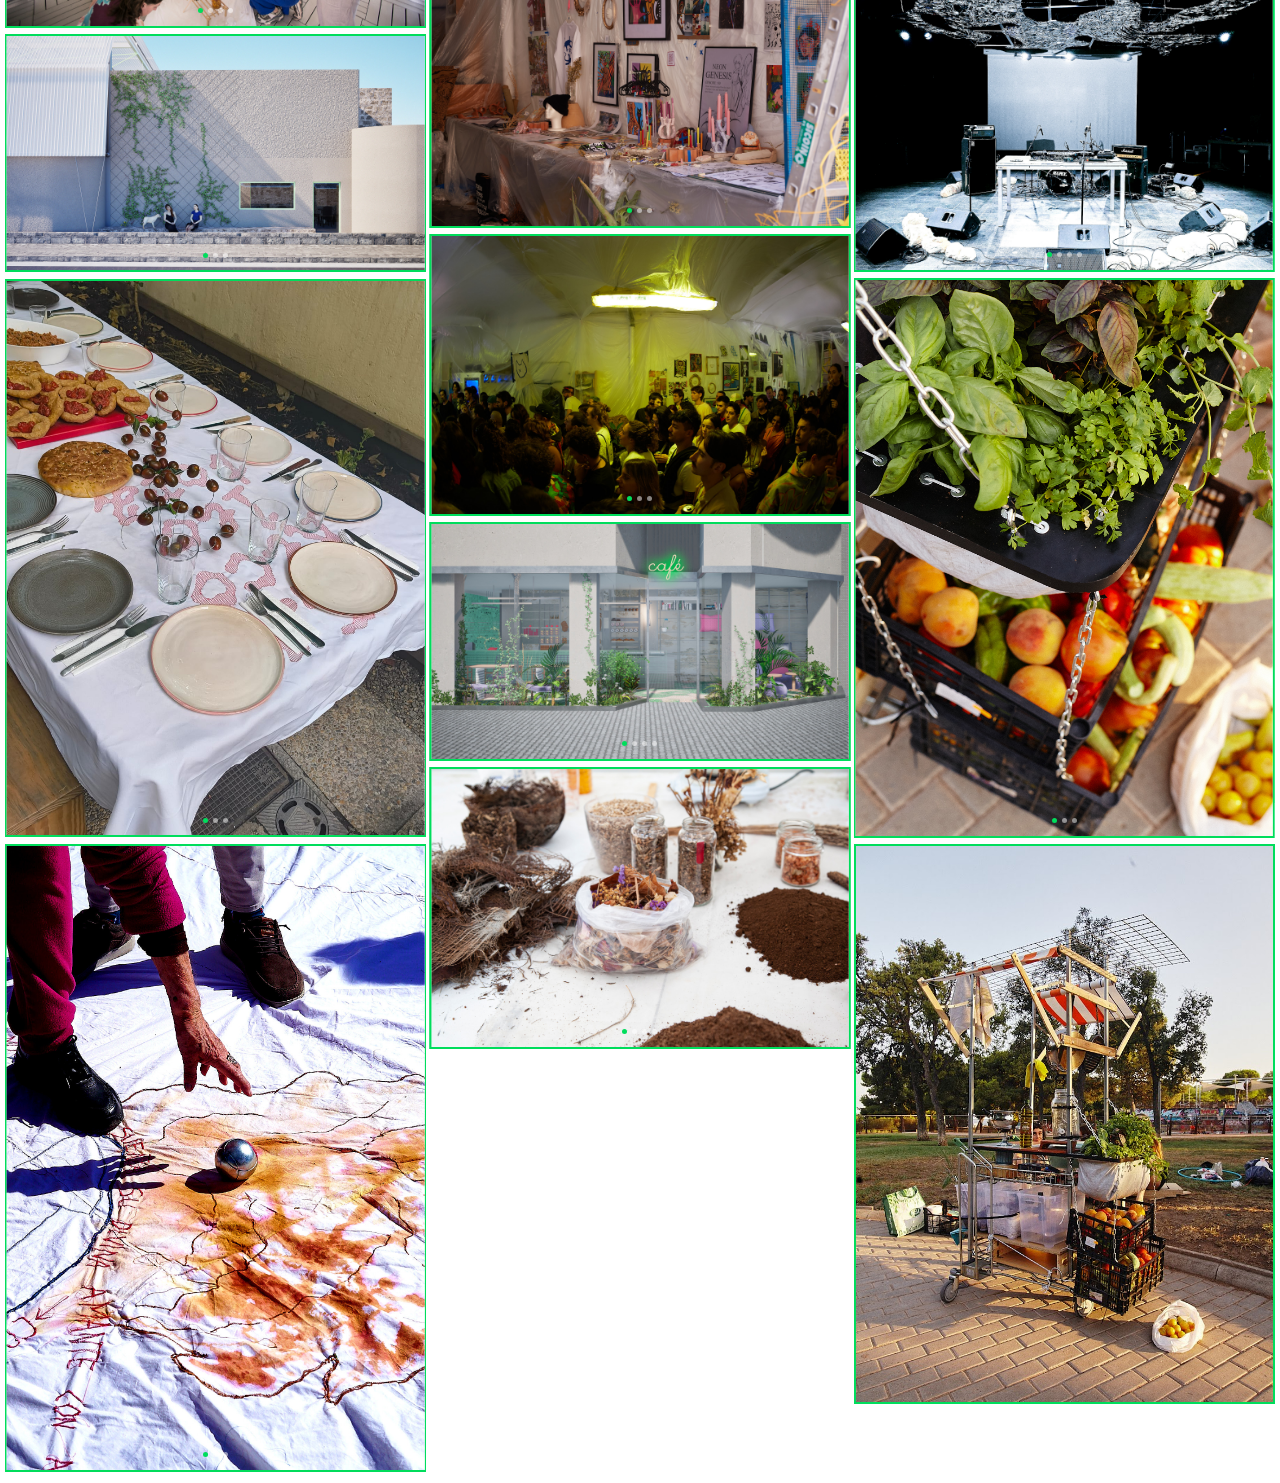
==== commit 7f4bb6ad: "color change" ====
--- a/index.html
+++ b/index.html
@@ -10,6 +10,9 @@
     <style>
 
 
+.post-container {
+        padding: 5px;
+      }
 
 
       .post-grid {
@@ -86,7 +89,7 @@
         width: 100%;
         height: auto;
         display: block;
-        border: 2px solid #0f0;
+        border: 2px solid rgb(0, 221, 92);
       }
 
       .post-media audio {
@@ -94,8 +97,8 @@
         height: 100%;
         display: block;
         min-height: 40px;
-        accent-color: #0f0;
-        color: #0f0;
+        accent-color: rgb(0, 221, 92);
+        color: rgb(0, 221, 92);
       }
 
       .post-text {
@@ -108,7 +111,7 @@
       .post-text h2 {
         margin: 0 0 2px 0;
         font-size: 1.5rem;
-        color: #0f0;
+        color: rgb(0, 221, 92);
         text-align: center;
       }
 
@@ -182,7 +185,7 @@
       }
 
       .carousel-arrow:hover {
-        color: #0f0;
+        color: rgb(0, 221, 92);
       }
 
       .carousel-arrow.prev {
@@ -214,7 +217,7 @@
         }
 
         .carousel-dot.active {
-            background: #0f0;
+            background: rgb(0, 221, 92);
         }
 
       /* Loading & Error */
@@ -252,7 +255,9 @@
 
     <div id="error" class="message error hidden"></div>
 
+    <div class="post-container">
     <div class="post-grid" id="postGrid"></div>
+  </div>
 
     <script>
       // Configuración
--- a/css/style.css
+++ b/css/style.css
@@ -38,7 +38,7 @@
 
 * {
         box-sizing: border-box;
-        accent-color: rgb(0, 255, 0);
+        accent-color: rgb(0, 221, 92);
       }
 
       body {
@@ -53,8 +53,8 @@
         width: 100%;
         min-height: 100vh;
         background: #fff;
-        margin: 0;
-        padding: 5px;
+        margin: 0px;
+        padding: 0px;
         font-family: 'okroma', Arial, Helvetica, sans-serif;
         
       }
--- a/css/header.css
+++ b/css/header.css
@@ -62,7 +62,7 @@
       }
       .header a:hover {
         text-decoration: none;
-        color: #0f0;
+        color: rgb(0, 221, 92);
       }
       .header a:active {
         text-decoration: none;
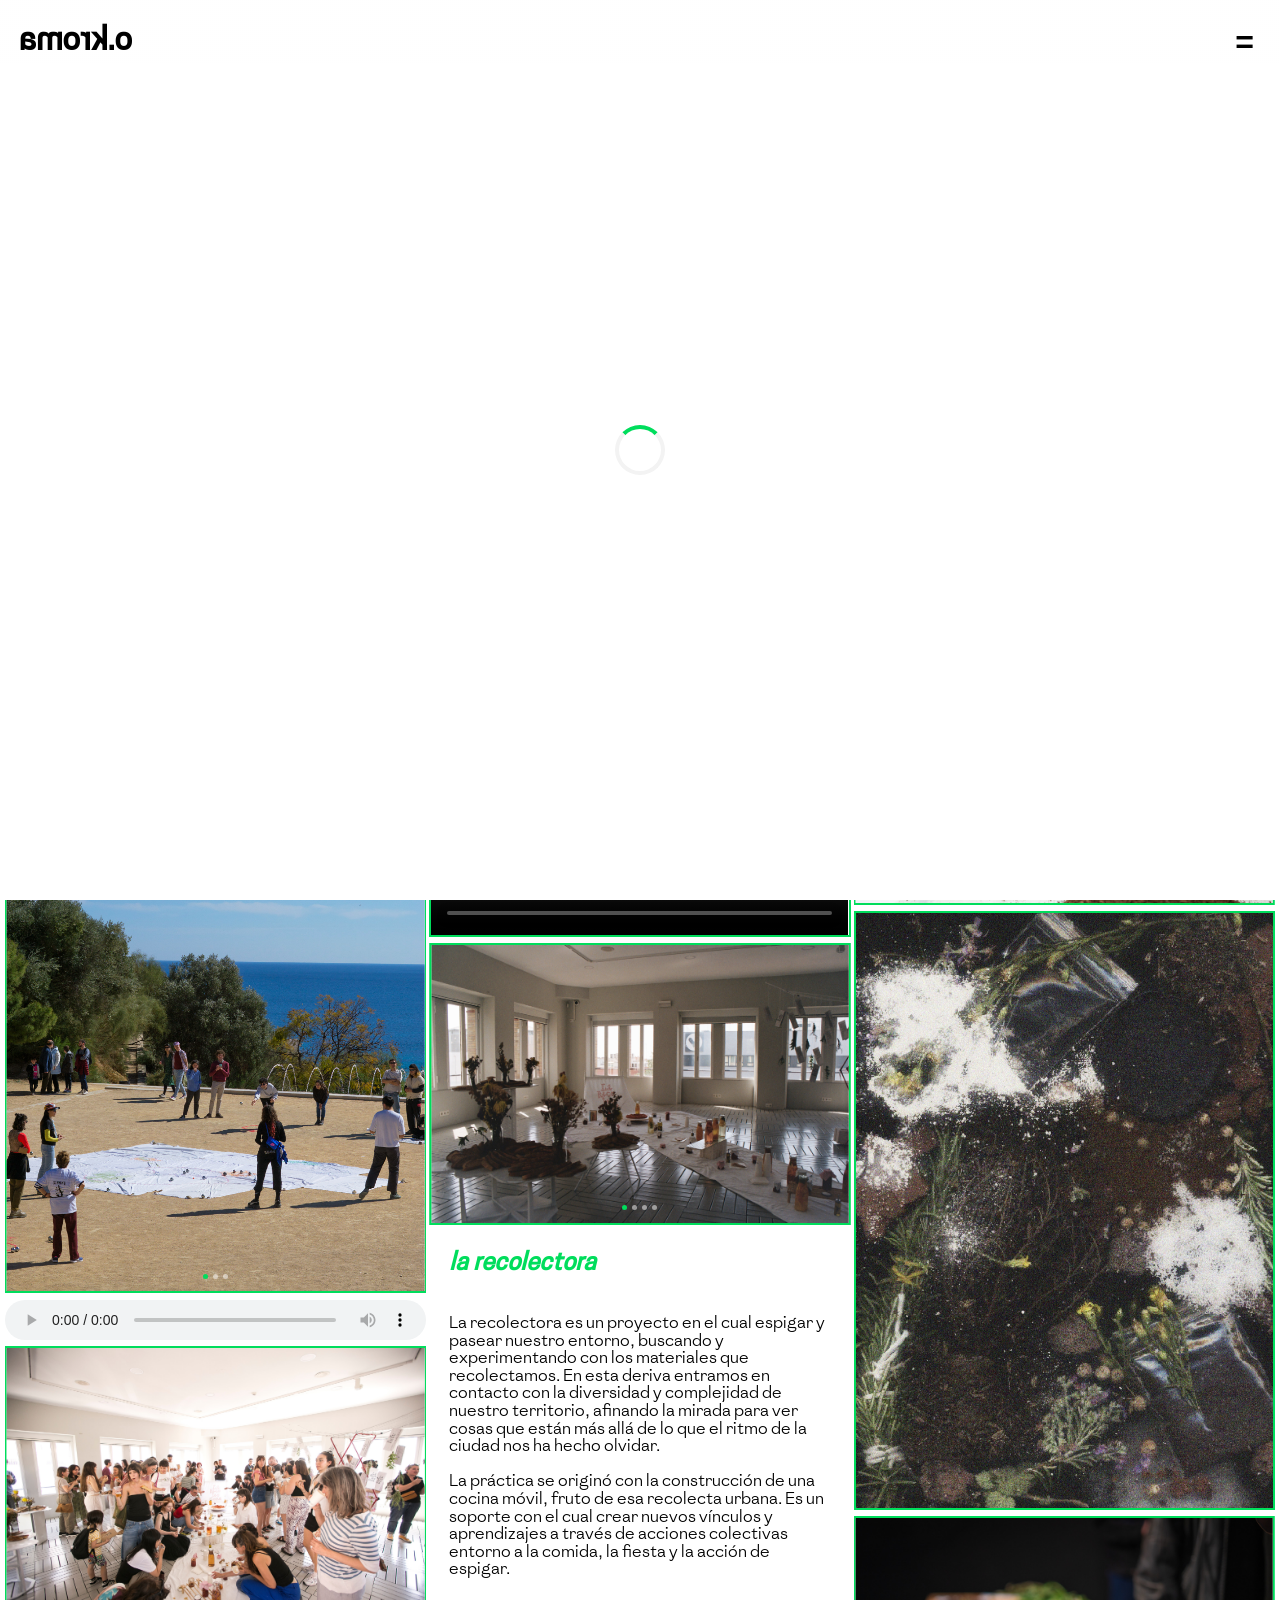
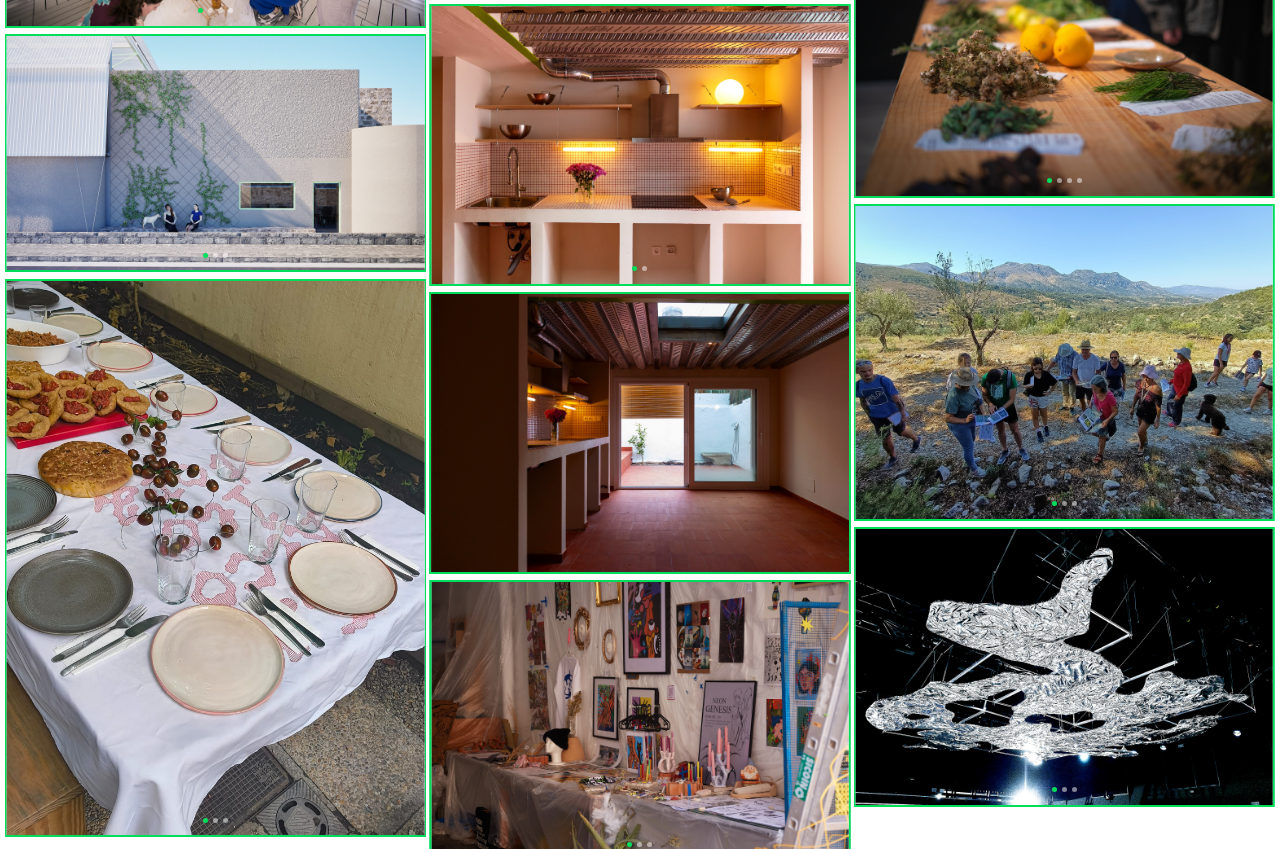
==== commit e0327c0b: "added About Us, loading spinner, swip for carousel in mobile. Changed to 3 rows, font weigths" ====
--- a/index.html
+++ b/index.html
@@ -7,242 +7,8 @@
     <link rel="icon" href="assets\favicon.ico" type="image/x-icon" />
     <link rel="stylesheet" href="css/style.css" />
     <link rel="stylesheet" href="css/header.css" />
-    <style>
-
-
-.post-container {
-        padding: 5px;
-      }
-
-
-      .post-grid {
-        
-        column-count: 4;
-        column-gap: 3px;
-        max-width: 100%;
-        margin: 0 auto;
-      }
-      @media (max-width: 1600px) {
-        .post-grid {
-          column-count: 3;
-        }
-      }
-
-      @media (max-width: 1200px) {
-        .post-grid {
-          column-count: 2;
-        }
-      }
-
-      @media (max-width: 800px) {
-        .post-grid {
-          column-count: 1;
-        }
-      }
-
-      @media (max-width: 600px) {
-        .post-grid {
-          column-count: 1;
-        }
-      }
-
-      .post {
-        /*border: 2px solid #0f0;*/
-
-        background: #fff;
-        overflow: hidden;
-        /*box-shadow: 0 4px 8px rgba(0, 0, 0, 0.1);*/
-        transition: all 0.3s ease;
-        display: inline-block;
-        width: 100%;
-        margin-bottom: 0px;
-        break-inside: avoid;
-      }
-
-      .post:hover {
-        /*transform-origin: bottom;*/
-        /*transform: perspective(900px) rotateX(10deg);*/
-        /*transform: translateY(5px);*/
-        transform: scale(0.95);
-        /*box-shadow: 0 8px 16px rgba(0, 0, 0, 0.2);*/
-      }
-
-      .post-link {
-        display: flex;
-        flex-direction: column;
-        height: 100%;
-        text-decoration: none;
-        color: inherit;
-      }
-
-      .post-media {
-        width: 100%;
-        position: relative;
-        display: flex;
-        align-items: center;
-        justify-content: center;
-        background: #00000000;
-      }
-
-      .post-media img,
-      .post-media video {
-        width: 100%;
-        height: auto;
-        display: block;
-        border: 2px solid rgb(0, 221, 92);
-      }
-
-      .post-media audio {
-        width: 100%;
-        height: 100%;
-        display: block;
-        min-height: 40px;
-        accent-color: rgb(0, 221, 92);
-        color: rgb(0, 221, 92);
-      }
-
-      .post-text {
-        padding: 20px;
-        flex: 1;
-        text-align: left;
-        text-align-last: left;
-      }
-
-      .post-text h2 {
-        margin: 0 0 2px 0;
-        font-size: 1.5rem;
-        color: rgb(0, 221, 92);
-        text-align: center;
-      }
-
-      .post-text p {
-        margin: 0;
-        line-height: 1.1;
-        color: rgb(0, 0, 0);
-        white-space: pre-line;
-      }
-
-      /* Carousel */
-      .carousel {
-        position: relative;
-        width: 100%;
-        overflow: hidden;
-        transition: height 0.6s ease;
-        background: rgb(255, 255, 255);
-      }
-
-      .carousel-track {
-        display: flex;
-        align-items: flex-start;
-        transition: transform 0.5s ease;
-      }
-
-      .carousel-slide {
-        min-width: 100%;
-        display: flex;
-        align-items: flex-start;
-        justify-content: center;
-      }
-
-      .carousel-slide img,
-      .carousel-slide video {
-        width: 100%;
-        height: auto;
-        display: block;
-        top: 0;
-      }
-
-      .carousel-slide audio {
-        width: 100%;
-        display: block;
-        min-height: 40px;
-      }
-
-      .carousel-arrow {
-        position: absolute;
-        top: 50%;
-        transform: translateY(-50%);
-        background: rgba(0, 0, 0, 0);
-        color: rgba(0, 0, 0, 0);
-        border: none;
-        width: 36px;
-        height: 206px;
-        border-radius: 50%;
-        cursor: pointer;
-        font-size: 50px;
-        display: flex;
-        align-items: center;
-        justify-content: center;
-        z-index: 7;
-        transition: color 0.2s;
-        -webkit-tap-highlight-color: transparent;
-      }
-
-      @media (max-width: 795px) {
-        .carousel-arrow {
-          color: rgba(255, 255, 255, 1);
-        }
-      }
-
-      .carousel-arrow:hover {
-        color: rgb(0, 221, 92);
-      }
-
-      .carousel-arrow.prev {
-        left: 10px;
-      }
-
-      .carousel-arrow.next {
-        right: 10px;
-      }
-
-      .carousel-dots {
-            position: absolute;
-            bottom: 15px;
-            left: 0;
-            width: 100%;
-            display: flex;
-            justify-content: center;
-            gap: 5px;
-            z-index: 1;
-        }
-
-        .carousel-dot {
-            width: 5px;
-            height: 5px;
-            border-radius: 50%;
-            background: rgba(255, 255, 255, 0.5);
-            cursor: pointer;
-            transition: background 0.2s;
-        }
-
-        .carousel-dot.active {
-            background: rgb(0, 221, 92);
-        }
-
-      /* Loading & Error */
-      .message {
-        text-align: center;
-        padding: 40px 20px;
-        font-size: 1.2rem;
-      }
-
-      .error {
-        color: #d32f2f;
-      }
-
-      .fallback {
-        padding: 40px 20px;
-        text-align: center;
-        color: #888;
-        font-style: italic;
-      }
-
-      /* Hide elements */
-      .hidden {
-        display: none;
-      }
-    </style>
+    <link rel="stylesheet" href="css/grid.css" />
+   
   </head>
 
   <body>
@@ -251,7 +17,7 @@
       <button id="menu"><a id="menu-link" href="About">=</a></button>
     </header>
 
-    <!---<div id="loading" class="message">Cargando proyectos...</div>--->
+    <div id="loading" class="message"><div id="loading-spinner"></div></div>
 
     <div id="error" class="message error hidden"></div>
 
@@ -259,534 +25,6 @@
     <div class="post-grid" id="postGrid"></div>
   </div>
 
-    <script>
-      // Configuración
-      const CONFIG = {
-        jsonPath: "/json/post.json",
-        mediaBasePath: "/media",
-        autoplayInterval: 3000,
-        supportedImageFormats: [
-          "jpg",
-          "jpeg",
-          "png",
-          "gif",
-          "webp",
-          "svg",
-          "bmp",
-        ],
-        supportedVideoFormats: ["mp4", "webm", "ogv", "mov"],
-        supportedAudioFormats: ["mp3", "wav", "ogg", "m4a", "aac", "flac"],
-        supportedTextFormats: ["txt", "md"],
-      };
-
-      // Utilidades
-      const Utils = {
-        getFileExtension(filename) {
-          return filename.split(".").pop().toLowerCase();
-        },
-
-        isImage(filename) {
-          const ext = this.getFileExtension(filename);
-          return CONFIG.supportedImageFormats.includes(ext);
-        },
-
-        isVideo(filename) {
-          const ext = this.getFileExtension(filename);
-          return CONFIG.supportedVideoFormats.includes(ext);
-        },
-
-        isAudio(filename) {
-          const ext = this.getFileExtension(filename);
-          return CONFIG.supportedAudioFormats.includes(ext);
-        },
-
-        isText(filename) {
-          const ext = this.getFileExtension(filename);
-          return CONFIG.supportedTextFormats.includes(ext);
-        },
-
-        async fetchJSON(url) {
-          const response = await fetch(url);
-          if (!response.ok) throw new Error(`HTTP error: ${response.status}`);
-          return response.json();
-        },
-
-        async fetchText(url) {
-          const response = await fetch(url);
-          if (!response.ok) throw new Error(`HTTP error: ${response.status}`);
-          return response.text();
-        },
-      };
-
-      // Clase para manejar los archivos de una carpeta
-      class MediaFolder {
-        constructor(folderPath) {
-          this.folderPath = folderPath;
-          this.files = [];
-          this.images = [];
-          this.videos = [];
-          this.audios = [];
-          this.texts = [];
-        }
-
-        async loadFiles() {
-          try {
-            // Intentar cargar el índice de archivos
-            const indexUrl = `${this.folderPath}/index.json`;
-            const data = await Utils.fetchJSON(indexUrl);
-            this.files = data.files || [];
-          } catch (error) {
-            console.warn(`No se encontró index.json en ${this.folderPath}`);
-            this.files = [];
-          }
-
-          this.categorizeFiles();
-          return this.files.length > 0;
-        }
-
-        categorizeFiles() {
-          this.images = this.files.filter((f) => Utils.isImage(f));
-          this.videos = this.files.filter((f) => Utils.isVideo(f));
-          this.audios = this.files.filter((f) => Utils.isAudio(f));
-          this.texts = this.files.filter((f) => Utils.isText(f));
-        }
-
-        getFullPath(filename) {
-          return `${this.folderPath}/${filename}`;
-        }
-
-        async getTextContent() {
-          if (this.texts.length === 0) return null;
-          const textUrl = this.getFullPath(this.texts[0]);
-          try {
-            return await Utils.fetchText(textUrl);
-          } catch (error) {
-            console.error(`Error cargando texto: ${error.message}`);
-            return null;
-          }
-        }
-
-        getMediaFiles() {
-          return [...this.images, ...this.videos, ...this.audios];
-        }
-      }
-
-      // Clase Post
-      class Post {
-        constructor(data, index) {
-          this.id = `post-${index}`;
-          this.title = data.title || null;
-          this.folderPath = data.folder
-            ? `${CONFIG.mediaBasePath}/${data.folder}`
-            : null;
-          this.link = data.link || null;
-          this.background = data.background || null;
-          this.autoplay = data.autoplay || false;
-          this.mediaFolder = null;
-        }
-
-        async load() {
-          if (!this.folderPath) return false;
-
-          this.mediaFolder = new MediaFolder(this.folderPath);
-          return await this.mediaFolder.loadFiles();
-        }
-
-        async render() {
-          const post = document.createElement("div");
-          post.className = "post";
-          post.id = this.id;
-
-          if (this.background) {
-            post.style.backgroundColor = this.background;
-          }
-
-          const content = await this.createContent();
-
-          if (this.link) {
-            const linkWrapper = document.createElement("a");
-            linkWrapper.href = this.link;
-            linkWrapper.className = "post-link";
-            //linkWrapper.target = '_blank'; abrir en nueva pestaña
-            linkWrapper.rel = "noopener noreferrer";
-            linkWrapper.appendChild(content);
-            post.appendChild(linkWrapper);
-          } else {
-            post.appendChild(content);
-          }
-
-          return post;
-        }
-
-        async createContent() {
-          const container = document.createElement("div");
-          container.style.display = "flex";
-          container.style.flexDirection = "column";
-          container.style.height = "100%";
-
-          if (!this.mediaFolder) {
-            container.innerHTML =
-              '<div class="fallback">No hay contenido disponible</div>';
-            return container;
-          }
-
-          const mediaFiles = this.mediaFolder.getMediaFiles();
-
-          // Crear sección de media
-          if (mediaFiles.length > 0) {
-            const mediaSection = await this.createMediaSection(mediaFiles);
-            container.appendChild(mediaSection);
-          }
-
-          // Crear sección de texto
-          const textContent = await this.mediaFolder.getTextContent();
-          if (this.title || textContent) {
-            const title = this.title;
-            const textSection = this.createTextSection(title, textContent);
-            container.appendChild(textSection);
-          }
-
-          return container;
-        }
-
-        async createMediaSection(mediaFiles) {
-          const mediaDiv = document.createElement("div");
-          mediaDiv.className = "post-media";
-
-          if (mediaFiles.length === 1) {
-            // Un solo archivo
-            mediaDiv.appendChild(this.createMediaElement(mediaFiles[0]));
-          } else if (mediaFiles.length > 1) {
-            // Carousel
-            const carousel = this.createCarousel(mediaFiles);
-            mediaDiv.appendChild(carousel);
-          }
-
-          return mediaDiv;
-        }
-
-        createMediaElement(filename) {
-          const fullPath = this.mediaFolder.getFullPath(filename);
-
-          if (Utils.isImage(filename)) {
-            const img = document.createElement("img");
-            img.src = fullPath;
-            img.alt = this.title || "Imagen del proyecto";
-            img.loading = "lazy";
-            return img;
-          } else if (Utils.isVideo(filename)) {
-            const video = document.createElement("video");
-            video.controls = true;
-            video.preload = "metadata";
-            const source = document.createElement("source");
-            source.src = fullPath;
-            source.type = `video/${Utils.getFileExtension(filename)}`;
-            video.appendChild(source);
-            return video;
-          } else if (Utils.isAudio(filename)) {
-            const audio = document.createElement("audio");
-            audio.controls = true;
-            audio.preload = "metadata";
-            audio.controlsList = "nodownload";
-            audio.style.width = "100%";
-            audio.style.minHeight = "40px";
-            const source = document.createElement("source");
-            source.src = fullPath;
-            source.type = `audio/${Utils.getFileExtension(filename)}`;
-            audio.appendChild(source);
-            return audio;
-          }
-        }
-
-        createCarousel(mediaFiles) {
-          const carousel = document.createElement("div");
-          carousel.className = "carousel";
-          carousel.dataset.postId = this.id;
-
-          const track = document.createElement("div");
-          track.className = "carousel-track";
-
-          mediaFiles.forEach((file) => {
-            const slide = document.createElement("div");
-            slide.className = "carousel-slide";
-            slide.appendChild(this.createMediaElement(file));
-            track.appendChild(slide);
-          });
-
-          carousel.appendChild(track);
-
-          // Controles
-          const prevBtn = document.createElement("button");
-          prevBtn.className = "carousel-arrow prev";
-          prevBtn.innerHTML = "‹";
-          prevBtn.setAttribute("aria-label", "Anterior");
-
-          const nextBtn = document.createElement("button");
-          nextBtn.className = "carousel-arrow next";
-          nextBtn.innerHTML = "›";
-          nextBtn.setAttribute("aria-label", "Siguiente");
-
-          carousel.appendChild(prevBtn);
-          carousel.appendChild(nextBtn);
-
-          // Dots
-          
-                const dotsContainer = document.createElement('div');
-                dotsContainer.className = 'carousel-dots';
-
-                mediaFiles.forEach((_, index) => {
-                    const dot = document.createElement('div');
-                    dot.className = 'carousel-dot';
-                    if (index === 0) dot.classList.add('active');
-                    dot.dataset.index = index;
-                    dotsContainer.appendChild(dot);
-                });
-
-                carousel.appendChild(dotsContainer);
-
-          // Inicializar comportamiento del carousel después de renderizar
-          setTimeout(() => this.initCarousel(carousel), 0);
-
-          return carousel;
-        }
-
-        initCarousel(carousel) {
-          const track = carousel.querySelector(".carousel-track");
-          const slides = Array.from(
-            carousel.querySelectorAll(".carousel-slide")
-          );
-          const prevBtn = carousel.querySelector(".prev");
-          const nextBtn = carousel.querySelector(".next");
-          const dots = carousel.querySelectorAll(".carousel-dot");
-
-          if (slides.length === 0) return;
-
-          let currentIndex = 0;
-          let autoplayTimer = null;
-          let isTransitioning = false;
-
-          // Clonar primera y última slide para el efecto infinito
-          const firstClone = slides[0].cloneNode(true);
-          const lastClone = slides[slides.length - 1].cloneNode(true);
-
-          track.appendChild(firstClone);
-          track.insertBefore(lastClone, slides[0]);
-
-          const allSlides = track.querySelectorAll(".carousel-slide");
-          const totalSlides = allSlides.length;
-
-          // Empezar en la primera slide real (índice 1 porque hay un clon antes)
-          currentIndex = 1;
-          track.style.transform = `translateX(-${currentIndex * 100}%)`;
-
-          // Ajustar altura del carrusel según la imagen actual
-          const adjustCarouselHeight = () => {
-            if (currentIndex < 0 || currentIndex >= allSlides.length) return;
-
-            const currentSlide = allSlides[currentIndex];
-            const media = currentSlide.querySelector("img, video, audio");
-
-            if (media) {
-              const updateHeight = () => {
-                // Esperar un momento para que la imagen se renderice completamente
-                requestAnimationFrame(() => {
-                  const mediaHeight = media.offsetHeight;
-                  if (mediaHeight > 0) {
-                    carousel.style.height = mediaHeight + "px";
-                  }
-                });
-              };
-
-              if (media.tagName === "IMG") {
-                if (media.complete && media.naturalWidth > 0) {
-                  updateHeight();
-                } else {
-                  media.onload = updateHeight;
-                }
-              } else if (media.tagName === "VIDEO") {
-                // Para videos, esperar a que los metadatos carguen
-                if (media.readyState >= 1) {
-                  updateHeight();
-                } else {
-                  media.onloadedmetadata = updateHeight;
-                }
-              } else if (media.tagName === "AUDIO") {
-                // Para audio, usar altura fija o esperar a que cargue
-                updateHeight();
-              }
-            }
-          };
-
-          const updateCarousel = (newIndex, instant = false) => {
-            if (instant) {
-              track.style.transition = "none";
-              currentIndex = newIndex;
-              track.style.transform = `translateX(-${currentIndex * 100}%)`;
-
-              // Forzar reflow
-              track.offsetHeight;
-
-              track.style.transition = "transform 0.5s ease";
-            } else {
-              if (isTransitioning) return;
-              isTransitioning = true;
-
-              currentIndex = newIndex;
-              track.style.transform = `translateX(-${currentIndex * 100}%)`;
-            }
-
-            // Actualizar dots (solo para las slides reales)
-            const realIndex = currentIndex - 1;
-            dots.forEach((dot, i) => {
-              dot.classList.toggle("active", i === realIndex % slides.length);
-            });
-
-            adjustCarouselHeight();
-          };
-
-          track.addEventListener("transitionend", () => {
-            isTransitioning = false;
-
-            // Si estamos en el clon de la última (al principio del track)
-            if (currentIndex === 0) {
-              updateCarousel(slides.length, true);
-            }
-            // Si estamos en el clon de la primera (al final del track)
-            else if (currentIndex === totalSlides - 1) {
-              updateCarousel(1, true);
-            }
-          });
-
-          const next = () => {
-            if (!isTransitioning) {
-              updateCarousel(currentIndex + 1);
-            }
-          };
-
-          const prev = () => {
-            if (!isTransitioning) {
-              updateCarousel(currentIndex - 1);
-            }
-          };
-
-          prevBtn.addEventListener("click", (e) => {
-            e.preventDefault();
-            prev();
-            resetAutoplay();
-          });
-
-          nextBtn.addEventListener("click", (e) => {
-            e.preventDefault();
-            next();
-            resetAutoplay();
-          });
-
-          dots.forEach((dot, index) => {
-            dot.addEventListener("click", (e) => {
-              e.preventDefault();
-              if (!isTransitioning) {
-                updateCarousel(index + 1);
-                resetAutoplay();
-              }
-            });
-          });
-
-          const startAutoplay = () => {
-            if (this.autoplay && slides.length > 1) {
-              autoplayTimer = setInterval(next, CONFIG.autoplayInterval);
-            }
-          };
-
-          const resetAutoplay = () => {
-            if (autoplayTimer) {
-              clearInterval(autoplayTimer);
-              startAutoplay();
-            }
-          };
-
-          // Ajustar altura inicial
-          setTimeout(adjustCarouselHeight, 100);
-
-          // Reajustar altura cuando cambie el tamaño de la ventana
-          window.addEventListener("resize", adjustCarouselHeight);
-
-          startAutoplay();
-        }
-
-        createTextSection(title, textContent) {
-          const textDiv = document.createElement("div");
-          textDiv.className = "post-text";
-
-          /*
-          if (title) {
-            const titleEl = document.createElement("h2");
-            titleEl.textContent = this.title;
-            textDiv.appendChild(titleEl);
-          }
-*/
-          if (textContent) {
-            const textEl = document.createElement("p");
-            textEl.innerHTML = textContent;
-            textDiv.appendChild(textEl);
-          }
-
-          return textDiv;
-        }
-      }
-
-      // Clase principal de la aplicación
-      class PortfolioApp {
-        constructor() {
-          this.posts = [];
-          //this.loadingEl = document.getElementById('loading');
-          this.errorEl = document.getElementById("error");
-          this.gridEl = document.getElementById("postGrid");
-        }
-
-        showError(message) {
-          //this.loadingEl.classList.add('hidden');
-          this.errorEl.textContent = `Error: ${message}`;
-          this.errorEl.classList.remove("hidden");
-        }
-
-        /*hideLoading() {
-                this.loadingEl.classList.add('hidden');
-            }*/
-
-        async init() {
-          try {
-            const data = await Utils.fetchJSON(CONFIG.jsonPath);
-
-            if (!data.post || !Array.isArray(data.post)) {
-              throw new Error("Formato de JSON inválido");
-            }
-
-            this.posts = data.post.map(
-              (postData, index) => new Post(postData, index)
-            );
-
-            await this.loadAndRenderPosts();
-            //this.hideLoading();
-          } catch (error) {
-            this.showError(error.message);
-            console.error("Error inicializando la aplicación:", error);
-          }
-        }
-
-        async loadAndRenderPosts() {
-          for (const post of this.posts) {
-            await post.load();
-            const postElement = await post.render();
-            this.gridEl.appendChild(postElement);
-          }
-        }
-      }
-
-      // Inicializar la aplicación
-      document.addEventListener("DOMContentLoaded", () => {
-        const app = new PortfolioApp();
-        app.init();
-      });
-    </script>
+    <script src="scripts/grid.js"></script>
   </body>
 </html>
--- a/css/style.css
+++ b/css/style.css
@@ -39,9 +39,11 @@
 * {
         box-sizing: border-box;
         accent-color: rgb(0, 221, 92);
+
       }
 
       body {
+        
         -webkit-tap-highlight-color: transparent;
         -webkit-touch-callout: none;
         -webkit-user-select: none;
@@ -59,6 +61,31 @@
         
       }
 
+      * {
+    scrollbar-width: none !important; /* Firefox */
+    -ms-overflow-style: none !important; /* IE/Edge */
+}
+
+::-webkit-scrollbar {
+    width: 0 !important;
+    height: 0 !important;
+    display: none !important;
+}
+
+::-webkit-scrollbar-track {
+    background: transparent !important;
+}
+
+::-webkit-scrollbar-thumb {
+    background: transparent !important;
+    border: none !important;
+}
+
+html {
+    overflow: auto;
+    -webkit-overflow-scrolling: touch;
+}
+
       h1, h2 {
         font-family: 'okroma_titulos', Arial, Helvetica, sans-serif;
         
--- a/css/header.css
+++ b/css/header.css
@@ -1,22 +1,21 @@
 header {
-        position: sticky;
-        display: flex;
-        justify-content: space-between;
-        align-items: center;
-
-        margin: 0px;
-        width: 100%;
-        top: 0;
-        left: 0px;
-        background: linear-gradient(
-          to bottom,
-          rgba(255, 255, 255, 1),
-          rgba(0, 255, 0, 0)
-        );
-        padding-left: 20px;
-        padding-right: 20px;
-        z-index: 10;
-      }
+    position: sticky !important;
+    display: flex;
+    justify-content: space-between;
+    align-items: center;
+    margin: 0px;
+    width: 100%;
+    top: 0 !important;
+    left: 0px;
+    background: linear-gradient(
+        to bottom,
+        rgba(255, 255, 255, 1),
+        rgba(0, 255, 0, 0)
+    );
+    padding-left: 20px;
+    padding-right: 20px;
+    z-index: 100; /* Aumentado para estar por encima del contenido */
+}
 
       .header h1 {
         -moz-transform: scaleX(-1);
--- a/css/grid.css
+++ b/css/grid.css
@@ -0,0 +1,282 @@
+
+.post-container {
+        padding: 5px;
+      }
+
+
+      .post-grid {
+        
+        column-count: 3;
+        column-gap: 3px;
+        max-width: 100%;
+        margin: 0 auto;
+      }
+      @media (max-width: 1600px) {
+        .post-grid {
+          column-count: 3;
+        }
+      }
+
+      @media (max-width: 1200px) {
+        .post-grid {
+          column-count: 2;
+        }
+      }
+
+      @media (max-width: 800px) {
+        .post-grid {
+          column-count: 1;
+        }
+      }
+
+      @media (max-width: 600px) {
+        .post-grid {
+          column-count: 1;
+        }
+      }
+
+      .post {
+        /*border: 2px solid #0f0;*/
+
+        background: #fff;
+        overflow: hidden;
+        /*box-shadow: 0 4px 8px rgba(0, 0, 0, 0.1);*/
+        transition: all 0.3s ease;
+        display: inline-block;
+        width: 100%;
+        margin-bottom: 0px;
+        break-inside: avoid;
+      }
+
+      .post:hover {
+        /*transform-origin: bottom;*/
+        /*transform: perspective(900px) rotateX(10deg);*/
+        /*transform: translateY(5px);*/
+        transform: scale(0.95);
+        /*box-shadow: 0 8px 16px rgba(0, 0, 0, 0.2);*/
+      }
+
+      .post-link {
+        display: flex;
+        flex-direction: column;
+        height: 100%;
+        text-decoration: none;
+        color: inherit;
+      }
+
+      .post-media {
+        width: 100%;
+        position: relative;
+        display: flex;
+        align-items: center;
+        justify-content: center;
+        background: #00000000;
+      }
+
+      .post-media img,
+      .post-media video {
+        width: 100%;
+        height: auto;
+        display: block;
+        border: 2px solid rgb(0, 221, 92);
+      }
+
+      .post-media audio {
+        width: 100%;
+        height: 100%;
+        display: block;
+        min-height: 40px;
+        accent-color: rgb(0, 221, 92);
+        color: rgb(0, 221, 92);
+      }
+
+      .post-text {
+        padding: 20px;
+        flex: 1;
+        text-align: left;
+        text-align-last: left;
+      }
+
+      .post-text h2 {
+        margin: 0 0 2px 0;
+        font-size: 1.5rem;
+        color: rgb(0, 221, 92);
+        text-align: center;
+      }
+
+      .post-text p {
+        margin: 0;
+        line-height: 1.1;
+        color: rgb(0, 0, 0);
+        white-space: pre-line;
+      }
+
+      /* Carousel */
+      .carousel {
+        position: relative;
+        width: 100%;
+        overflow: hidden;
+        transition: height 0.6s ease;
+        background: rgb(255, 255, 255);
+      }
+
+      .carousel-track {
+        display: flex;
+        align-items: flex-start;
+        transition: transform 0.5s ease;
+      }
+
+      .carousel-slide {
+        min-width: 100%;
+        display: flex;
+        align-items: flex-start;
+        justify-content: center;
+      }
+
+      .carousel-slide img,
+      .carousel-slide video {
+        width: 100%;
+        height: auto;
+        display: block;
+        top: 0;
+      }
+
+      .carousel-slide audio {
+        width: 100%;
+        display: block;
+        min-height: 40px;
+      }
+
+      .carousel-arrow {
+        position: absolute;
+        top: 50%;
+        transform: translateY(-50%);
+        background: rgba(0, 0, 0, 0);
+        color: rgba(0, 0, 0, 0);
+        border: none;
+        width: 36px;
+        height: 206px;
+        border-radius: 50%;
+        cursor: pointer;
+        font-size: 50px;
+        display: flex;
+        align-items: center;
+        justify-content: center;
+        z-index: 7;
+        transition: color 0.2s;
+        -webkit-tap-highlight-color: transparent;
+      }
+
+      .carousel-arrow:hover {
+        color: rgb(0, 221, 92);
+      }
+
+      @media (max-width: 795px) {
+        .carousel-arrow {
+          color:  rgba(0, 0, 0, 0);
+        }
+         .carousel-arrow:hover {
+        color:rgba(0, 0, 0, 0);
+      }
+      }
+
+     
+
+      .carousel-arrow.prev {
+        left: 10px;
+      }
+
+      .carousel-arrow.next {
+        right: 10px;
+      }
+
+      .carousel-dots {
+            position: absolute;
+            bottom: 15px;
+            left: 0;
+            width: 100%;
+            display: flex;
+            justify-content: center;
+            gap: 5px;
+            z-index: 1;
+        }
+
+        .carousel-dot {
+            width: 5px;
+            height: 5px;
+            border-radius: 50%;
+            background: rgba(255, 255, 255, 0.5);
+            cursor: pointer;
+            transition: background 0.2s;
+        }
+
+        .carousel-dot.active {
+            background: rgb(0, 221, 92);
+        }
+
+      /* Loading & Error */
+      .message {
+        text-align: center;
+        padding: 40px 20px;
+        font-size: 1.2rem;
+      }
+
+      .error {
+        color: #d32f2f;
+      }
+
+      .fallback {
+        padding: 40px 20px;
+        text-align: center;
+        color: #888;
+        font-style: italic;
+      }
+
+      /* Hide elements */
+      .hidden {
+        display: none;
+      }
+     
+      #loading{
+    position: fixed;
+    left: 0;
+    width: 100%;
+    height: 100vh;
+    top: 0;
+    display: flex;
+    align-items: center;
+    justify-content: center;
+    background-color: white;
+    opacity: 1;
+    transition: opacity 0.3s ease, visibility 0s 0.3s;
+    z-index: 9;
+    overflow: hidden; 
+    pointer-events: all;
+}
+
+#loading.hidden {
+    opacity: 0;
+    pointer-events: none;
+    visibility: hidden;
+    transition: opacity 0.3s ease, visibility 0s 0.3s;
+}
+
+#loading-spinner {
+    border: 4px solid #f3f3f3;
+    border-top: 4px solid rgb(0, 221, 92);
+    border-radius: 50%;
+    width: 50px; 
+    height: 50px;
+    animation: spin 1s linear infinite;
+    position: relative;
+}
+
+@keyframes spin {
+    0% { transform: rotate(0deg); }
+    100% { transform: rotate(360deg); }
+}
+
+body.loading {
+    overflow: hidden;
+    height: 100vh;
+}
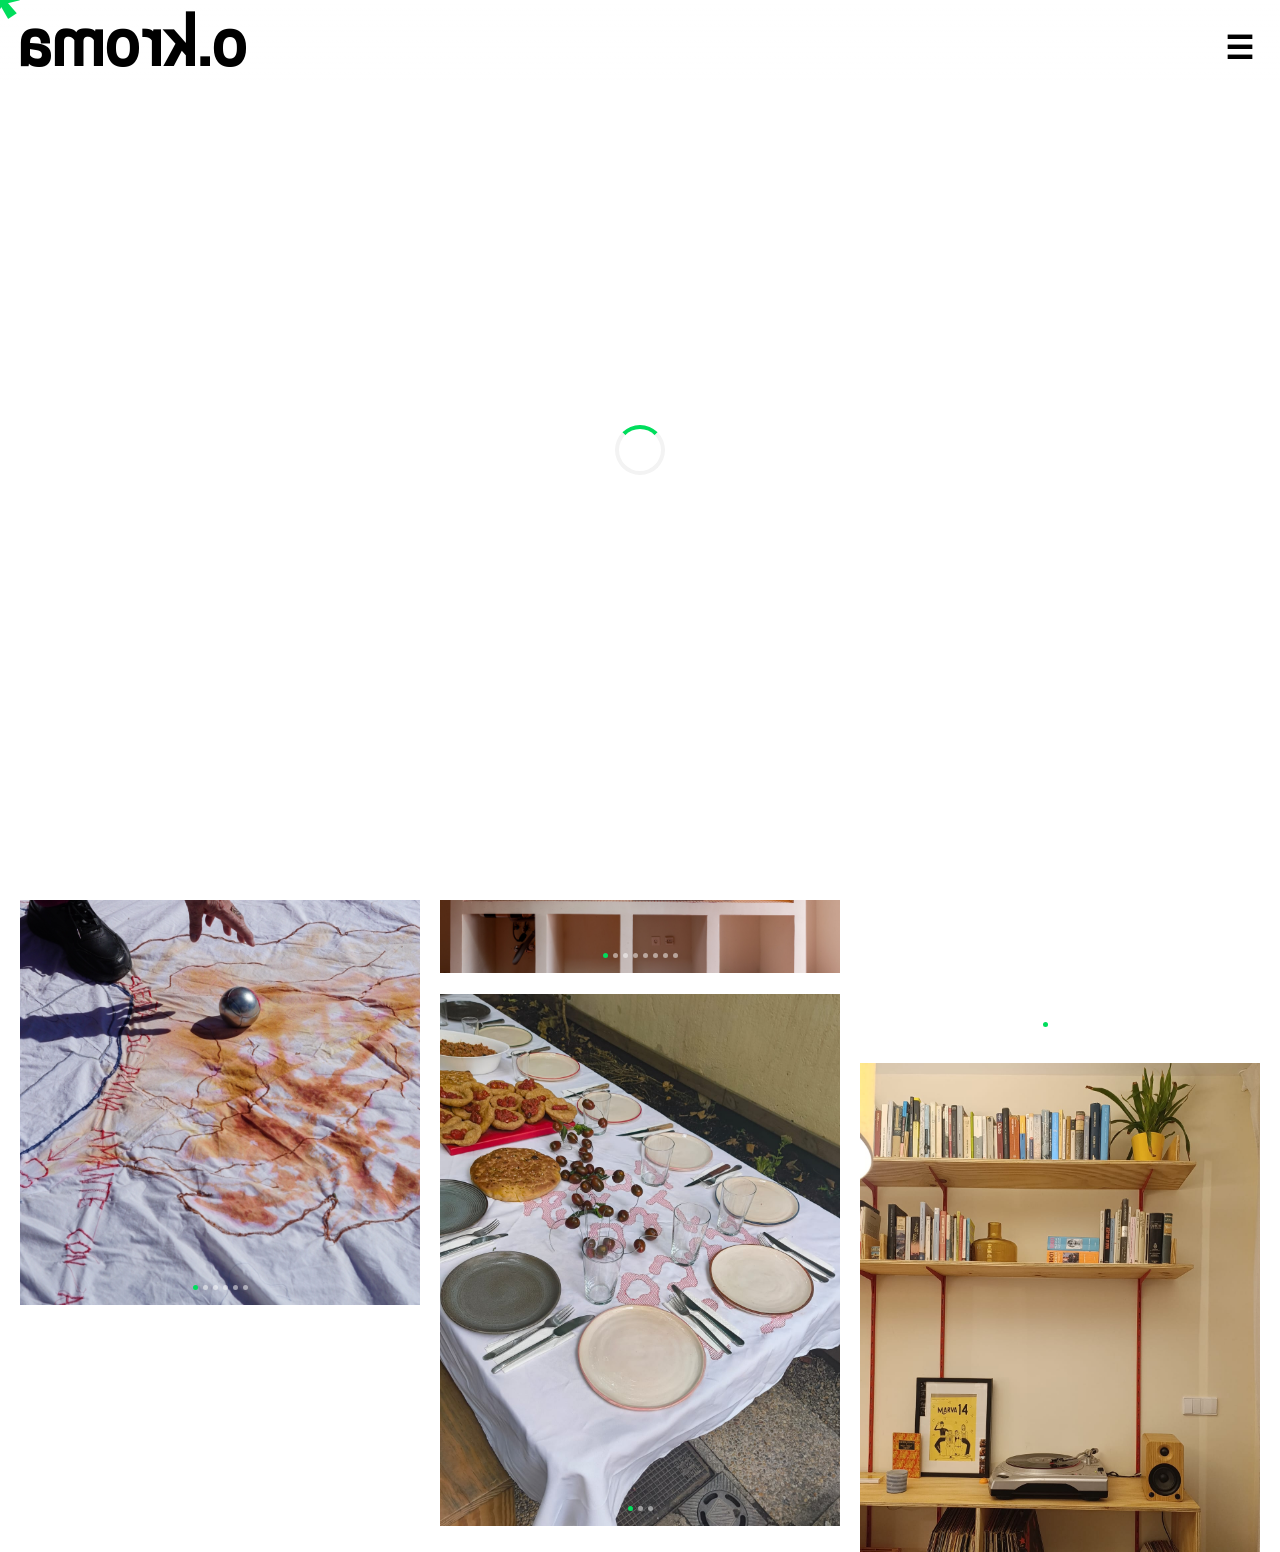
==== commit 46b51c21: "Prototipe for version 2" ====
--- a/index.html
+++ b/index.html
@@ -13,18 +13,24 @@
 
   <body>
     <header class="header">
-      <h1>o.kroma</h1>
-      <button id="menu"><a id="menu-link" href="About">=</a></button>
+      <h1 ><a id="menu-link" href="About">o.kroma</a></h1>
+      <button id="menu">☰</button>
     </header>
 
+    
     <div id="loading" class="message"><div id="loading-spinner"></div></div>
-
+    
     <div id="error" class="message error hidden"></div>
+    
+    <details id="menu-index">
+      <summary></summary>
+    </details>
 
     <div class="post-container">
     <div class="post-grid" id="postGrid"></div>
   </div>
 
     <script src="scripts/grid.js"></script>
+    <script src="scripts/cursor.js"></script>
   </body>
 </html>
--- a/css/style.css
+++ b/css/style.css
@@ -39,6 +39,7 @@
 * {
         box-sizing: border-box;
         accent-color: rgb(0, 221, 92);
+
 
       }
 
@@ -58,13 +59,174 @@
         margin: 0px;
         padding: 0px;
         font-family: 'okroma', Arial, Helvetica, sans-serif;
-        
-      }
+        }
 
       * {
     scrollbar-width: none !important; /* Firefox */
     -ms-overflow-style: none !important; /* IE/Edge */
 }
+
+
+/* cursor*/
+
+@media (hover: hover) and (pointer: fine) {
+  html, body,
+  *, *::before, *::after {
+    cursor: none !important;
+  }
+}
+
+.custom-cursor {
+  position: fixed;
+  top: 0;
+  left: 0;
+  width: 24px;
+  height: 24px;
+  pointer-events: none;
+  z-index: 9999;
+  transform: translate(-45% , 20%) scale(4);
+  transition: transform 0.25s ease;
+}
+
+.custom-cursor.is-pointer {
+  transform: translate(-40%, -40%) scale(1);
+}
+
+.custom-cursor-inner {
+  width: 100%;
+  height: 100%;
+  display: flex;
+  align-items: center;
+  justify-content: center;
+  font-family: sans-serif;
+  font-weight: bold;
+  font-size: 24px;
+   transform-origin: 48% 30%;
+  color: rgb(0, 221, 92);
+}
+
+.custom-cursor.is-pointer .custom-cursor-inner {
+  animation: spin-pointer 2s linear infinite;
+}
+
+@keyframes spin-pointer {
+  from { transform: rotate(0deg); }
+  to   { transform: rotate(360deg); }
+}
+
+
+.custom-cursor-name {
+  position: fixed;
+  top: 0;
+  left: 0;
+  transform: translate(0px, -20%) scale(0.9);
+  pointer-events: none;
+  z-index: 9999;
+  font-family: sans-serif;
+  font-weight: 0;
+  font-size: 54px;
+  color: white;
+  mix-blend-mode: Difference;
+  
+  white-space: nowrap;
+  opacity: 0;
+  transition: opacity 0.1s ease, transform 0.25s ease;
+}
+
+.custom-cursor-name.is-visible {
+  opacity: 1;
+}
+
+
+
+@keyframes spin-pointer {
+  from {
+    transform:   rotate(0deg);
+  }
+  to {
+    transform:  rotate(360deg);
+  }
+}
+
+/* details index */
+/* ===== ESTILO DEL DETAILS ===== */
+#menu-index {
+    padding: 0px;
+    margin: 0px;
+    width: 100%;
+}
+
+#menu-index:not([open]) {
+    color: black;
+    background-color: white;
+    transform: scaleY(0);
+}
+
+#menu-index[open] {
+    color: white;
+    background-color: black;
+    transform-origin: top;
+    transform: scaleY(1);
+    transition: transform 0.3s ease;
+}
+
+#menu-index summary {
+   display:block;
+}
+
+/* ===== ESTILO DE LA TABLA ===== */
+.index-table {
+    width: 100%;
+    margin: 0;
+}
+
+.index-table th,
+.index-table td {
+    padding: 0.1rem 0.75rem;
+    text-align: right;
+    border-bottom: 1px dotted #444;
+}
+
+
+
+
+/* ===== ESTILO DE COLUMNAS ===== */
+/* Columna 1: Proyecto - BOLD */
+.index-table th:nth-child(1),
+.index-table td:nth-child(1) {
+    font-weight: bold;
+    text-align: left;
+    width: 45%;
+}
+
+
+
+#menu-index[open] .index-table th:nth-child(2),
+#menu-index[open] .index-table td:nth-child(2),
+#menu-index[open] .index-table th:nth-child(3),
+#menu-index[open] .index-table td:nth-child(3) {
+    font-weight: 300;
+   opacity: 0.7;
+}
+
+/* Columna 4: Institución - peso normal */
+.index-table th:nth-child(4),
+.index-table td:nth-child(4) {
+    font-weight: 400;
+}
+
+
+
+/* Hover en filas */
+
+
+#menu-index[open] .index-table tr:hover {
+    color: #00dd5c !important;
+}
+
+
+
+/* scrollbar */
 
 ::-webkit-scrollbar {
     width: 0 !important;
--- a/css/header.css
+++ b/css/header.css
@@ -5,15 +5,14 @@
     align-items: center;
     margin: 0px;
     width: 100%;
-    top: 0 !important;
+    height: 60px;
+    padding: 50px 20px 30px !important;
     left: 0px;
     background: linear-gradient(
         to bottom,
         rgba(255, 255, 255, 1),
         rgba(0, 255, 0, 0)
     );
-    padding-left: 20px;
-    padding-right: 20px;
     z-index: 100; /* Aumentado para estar por encima del contenido */
 }
 
@@ -22,6 +21,7 @@
         -o-transform: scaleX(-1);
         -webkit-transform: scaleX(-1);
         transform: scaleX(-1);
+        font-size: 4em;
         filter: FlipH;
         -ms-filter: "FlipH";
         color: #000;
@@ -37,18 +37,23 @@
             }
         }
 
+
+      
+
       .header button {
         background: transparent;
         border: none;
-        font-weight: 900;
-        font-family: Arial, Helvetica, sans-serif;
+        font-weight: bold;
+        font-family: okroma_titulos;
         font-size: 2em;
         right: 10px;
         -webkit-tap-highlight-color: transparent;
       }
 
       .header button:hover {
-        cursor: pointer;
+        cursor: none;
+        
+        color: rgb(0, 221, 92);
       }
 
       .header a:link {
--- a/css/grid.css
+++ b/css/grid.css
@@ -1,13 +1,14 @@
 
 .post-container {
-        padding: 5px;
+        padding: 5px 20px;
       }
 
 
       .post-grid {
         
         column-count: 3;
-        column-gap: 3px;
+        gap: 20px;
+        /*column-gap: 3px;*/
         max-width: 100%;
         margin: 0 auto;
       }
@@ -44,17 +45,19 @@
         transition: all 0.3s ease;
         display: inline-block;
         width: 100%;
-        margin-bottom: 0px;
+        margin-bottom: 15px;
         break-inside: avoid;
       }
 
+      /*
       .post:hover {
         /*transform-origin: bottom;*/
         /*transform: perspective(900px) rotateX(10deg);*/
         /*transform: translateY(5px);*/
-        transform: scale(0.95);
+        /*transform: scale(0.95);*/
         /*box-shadow: 0 8px 16px rgba(0, 0, 0, 0.2);*/
-      }
+      /*}*/
+      
 
       .post-link {
         display: flex;
@@ -78,7 +81,7 @@
         width: 100%;
         height: auto;
         display: block;
-        border: 2px solid rgb(0, 221, 92);
+        /*border: 2px solid rgb(0, 221, 92);*/
       }
 
       .post-media audio {
@@ -91,7 +94,7 @@
       }
 
       .post-text {
-        padding: 20px;
+        padding-top: 20px;
         flex: 1;
         text-align: left;
         text-align-last: left;
@@ -157,12 +160,12 @@
         width: 36px;
         height: 206px;
         border-radius: 50%;
-        cursor: pointer;
+        /*cursor: pointer;*/
         font-size: 50px;
         display: flex;
         align-items: center;
         justify-content: center;
-        z-index: 7;
+        z-index: 100;
         transition: color 0.2s;
         -webkit-tap-highlight-color: transparent;
       }
@@ -206,7 +209,7 @@
             height: 5px;
             border-radius: 50%;
             background: rgba(255, 255, 255, 0.5);
-            cursor: pointer;
+            /*cursor: pointer;*/
             transition: background 0.2s;
         }
 
@@ -279,4 +282,8 @@
 body.loading {
     overflow: hidden;
     height: 100vh;
+}
+
+.blank-space {
+    height: 100dvh;
 }
